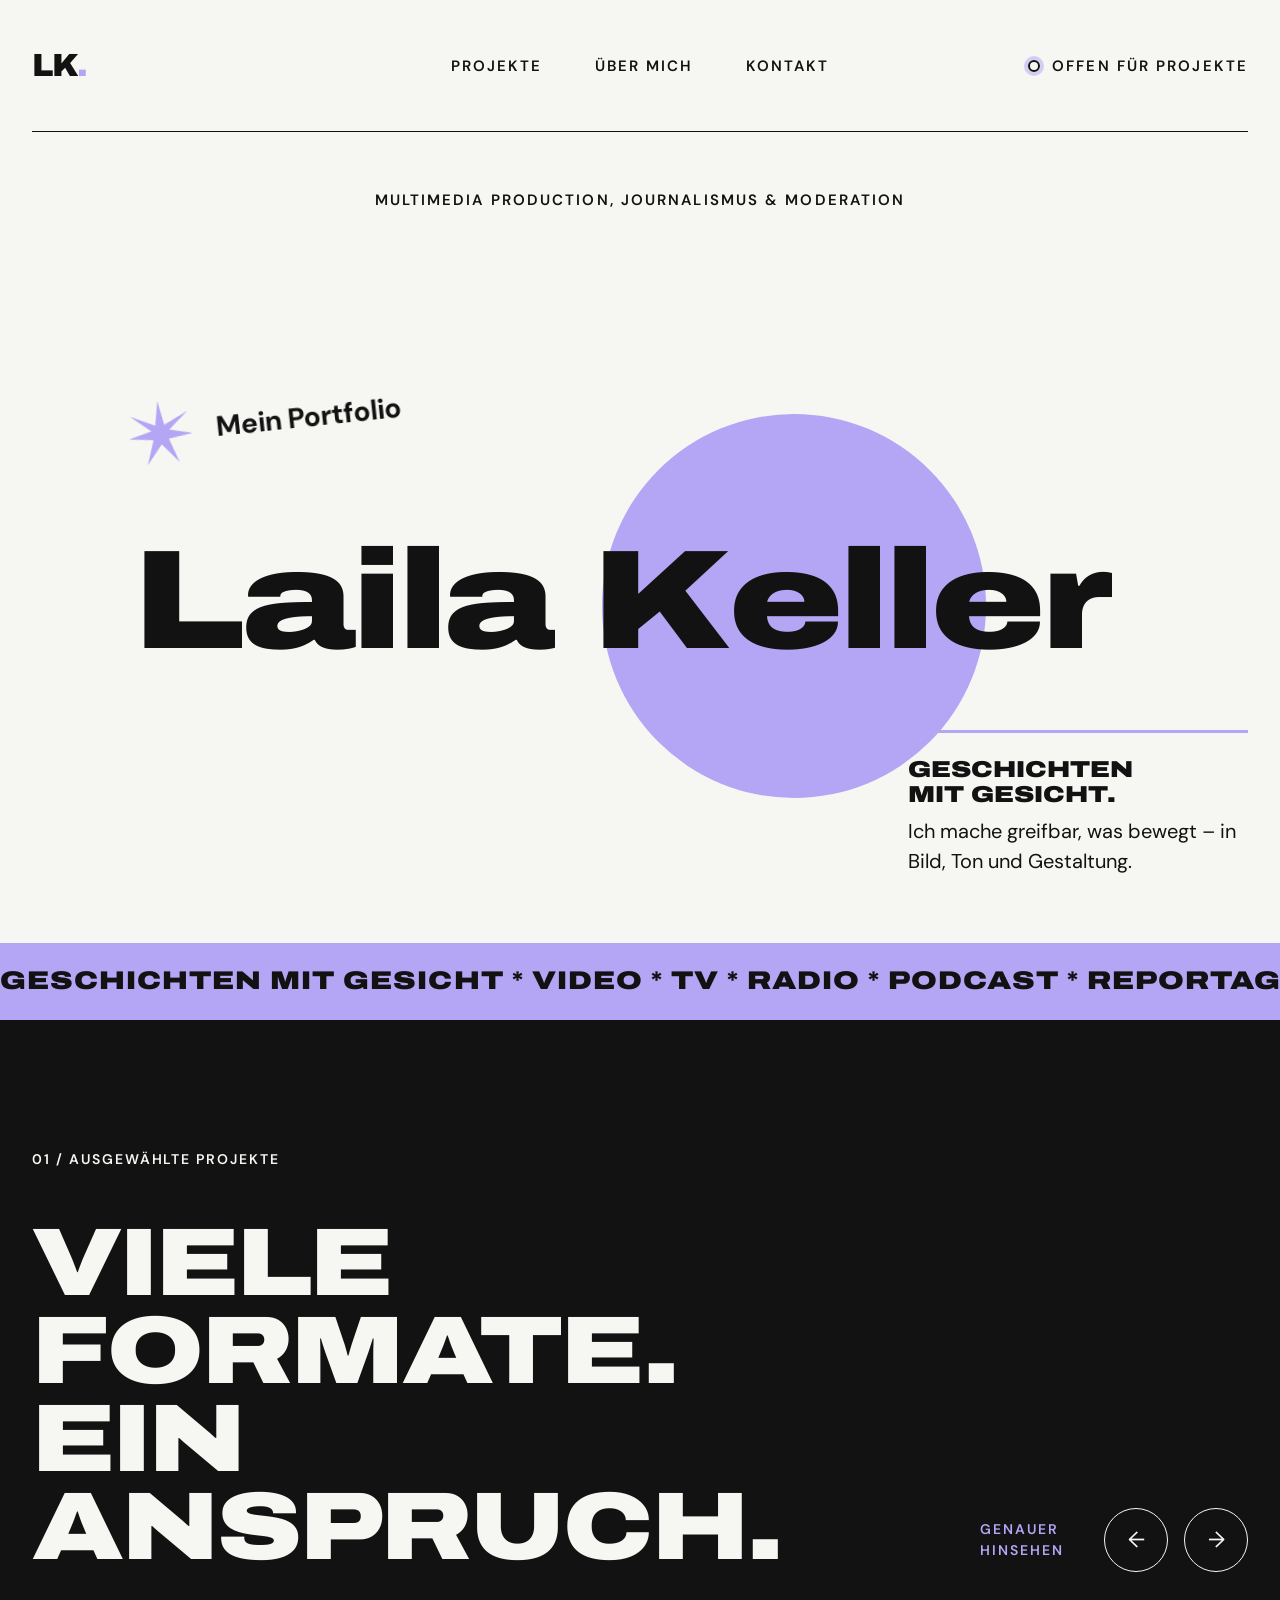
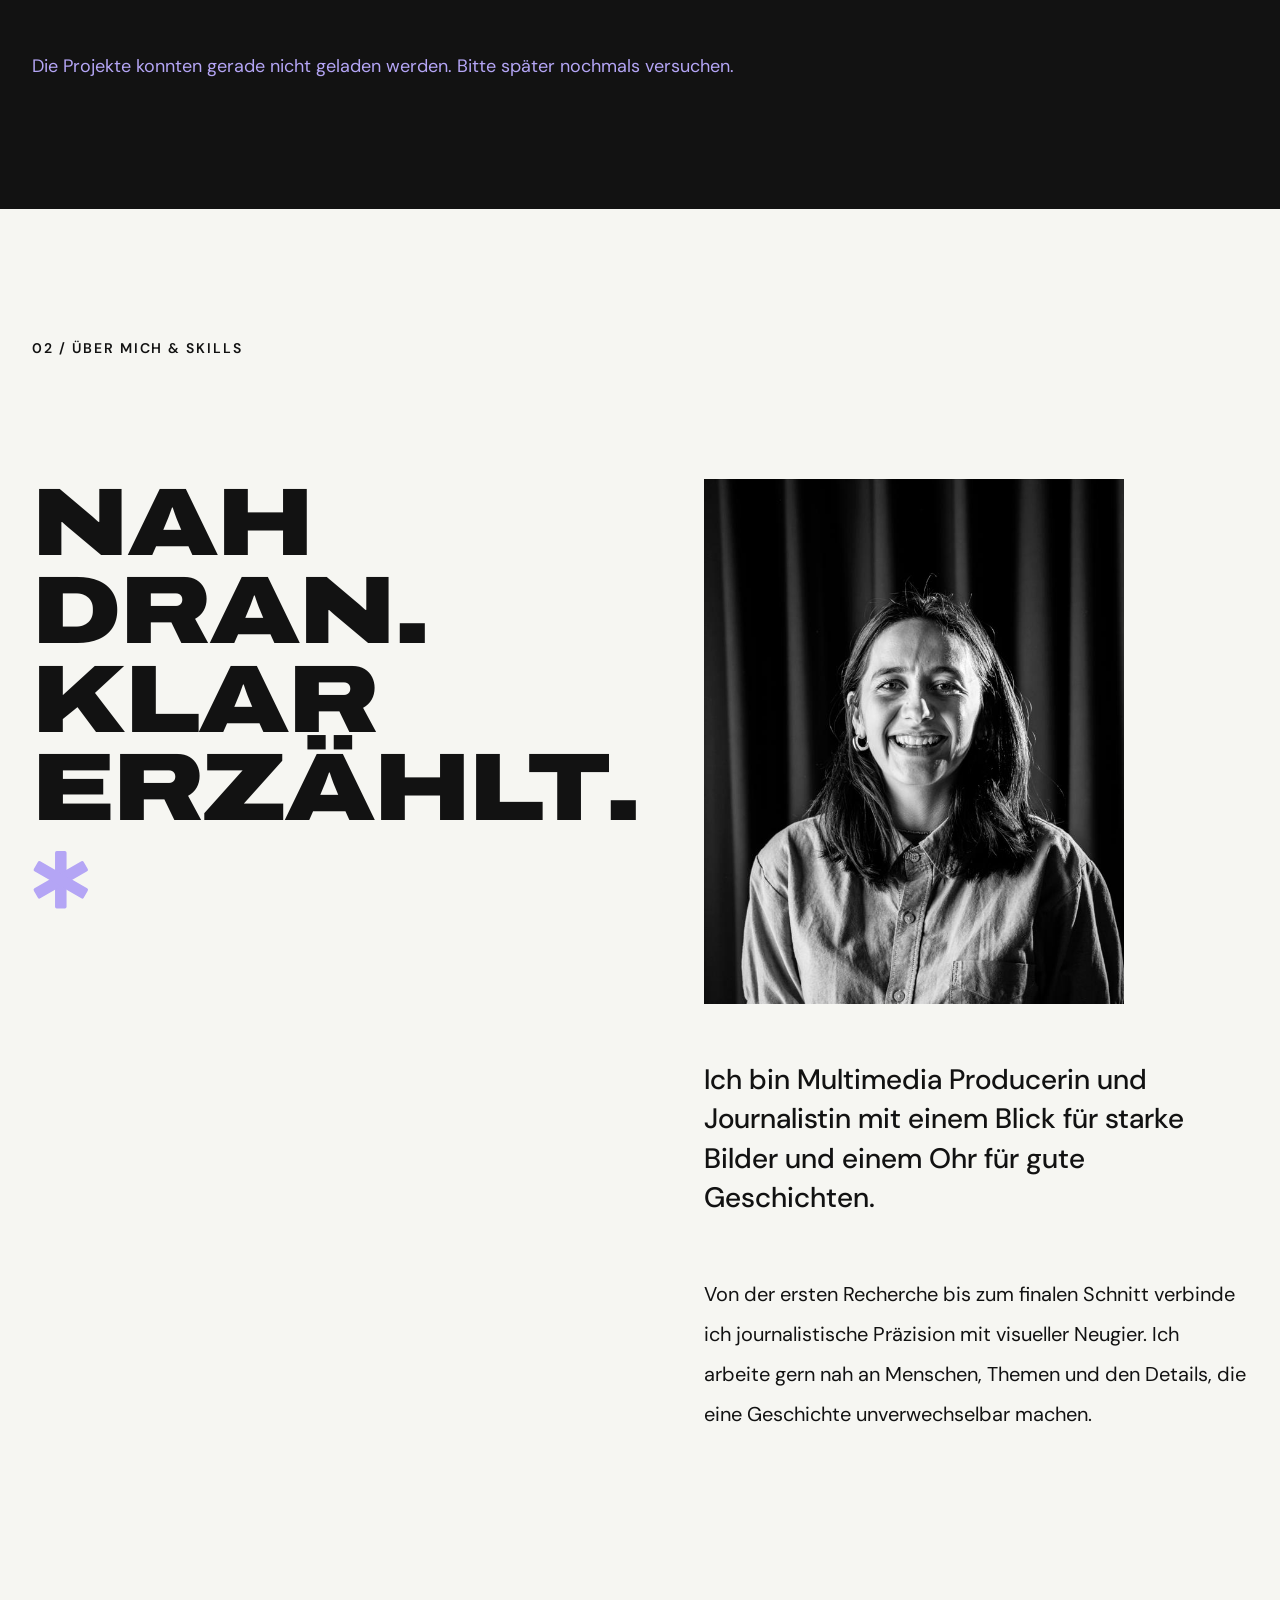
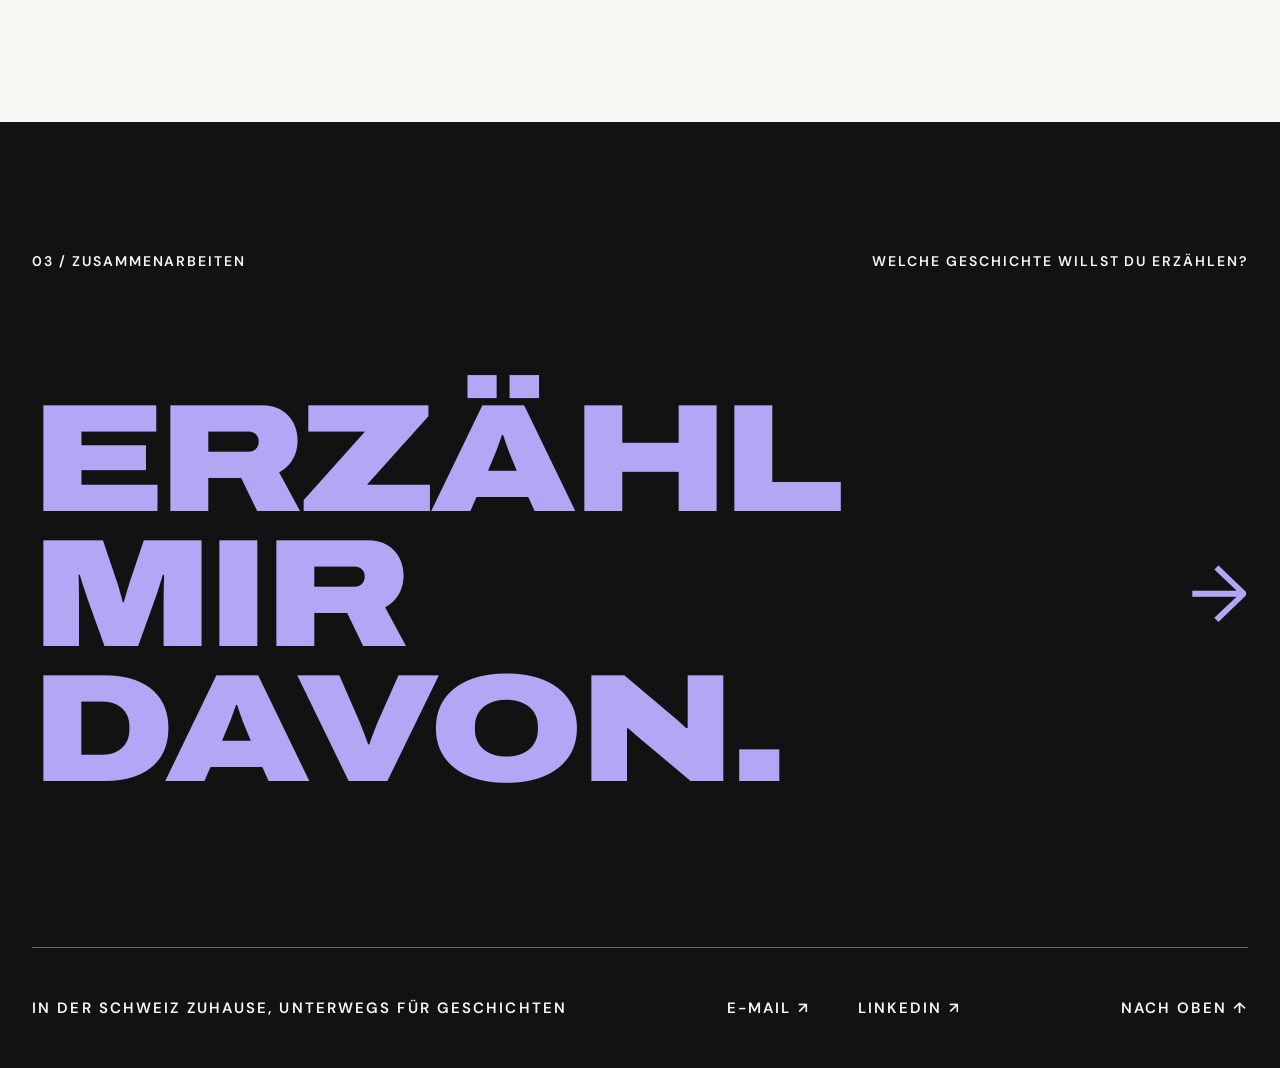
==== index.html @ 80e371e4 "Claim „Geschichten mit Gesicht“, Webseite auf Deutsch, Moderation ergänzt" ====
<!DOCTYPE html>
<html lang="de">
<head>
  <meta charset="UTF-8">
  <meta name="viewport" content="width=device-width, initial-scale=1.0">
  <title>Laila Keller – Geschichten mit Gesicht</title>
  <meta name="description" content="Geschichten mit Gesicht: Portfolio von Laila Keller, Multimedia Production, Journalismus &amp; Moderation. Reportage, TV, Radio, Podcast und Design.">

  <!-- Schriften von Google Fonts: Archivo (Headlines) und DM Sans (Fliesstext) -->
  <link rel="preconnect" href="https://fonts.googleapis.com">
  <link rel="preconnect" href="https://fonts.gstatic.com" crossorigin>
  <link href="https://fonts.googleapis.com/css2?family=Archivo:wdth,wght@62..125,100..900&family=DM+Sans:opsz,wght@9..40,400..700&display=swap" rel="stylesheet">

  <link rel="stylesheet" href="css/style.css">
</head>
<body>

  <!-- ===================== HEADER ===================== -->
  <header class="site-header">
    <div class="header-bar">
      <a href="#top" class="logo" aria-label="Zur Startseite">LK<span>.</span></a>

      <!-- Hamburger-Button: nur auf dem Handy sichtbar -->
      <button class="nav-toggle" aria-label="Menü öffnen" aria-expanded="false">
        <span></span><span></span>
      </button>

      <nav class="main-nav">
        <a href="#projekte">Projekte</a>
        <a href="#about">Über mich</a>
        <a href="#kontakt">Kontakt</a>
      </nav>

      <!-- Der Text kommt aus dem CMS (main.js lädt ihn). Bis dahin steht dieser Standardtext da. -->
      <p class="status"><span class="status-dot"></span><span class="status-text">Offen für Projekte</span></p>
    </div>
    <!-- Die zwei Teile bleiben je zusammen (white-space: nowrap). Ist zu wenig Platz,
         bricht die Zeile nach dem Komma um statt mitten in "Journalismus & Moderation". -->
    <p class="header-subline"><span class="nowrap">Multimedia Production,</span> <span class="nowrap">Journalismus &amp; Moderation</span></p>
  </header>

  <main id="top">

    <!-- ===================== HERO ===================== -->
    <section class="hero">
      <!-- Lila Kreis hinter dem Namen (nur Dekoration, darum aria-hidden) -->
      <div class="hero-circle" aria-hidden="true"></div>

      <div class="hero-label">
        <!-- Stern als SVG-Grafik -->
        <svg class="star" viewBox="0 0 100 100" aria-hidden="true">
          <polygon points="50,0 57,38 95,20 64,46 100,55 62,60 75,98 50,68 25,98 38,60 0,55 36,46 5,20 43,38" />
        </svg>
        <span>Mein Portfolio</span>
      </div>

      <h1 class="hero-name">Laila Keller</h1>

      <!-- Der Claim, der sich durch die ganze Seite zieht -->
      <p class="hero-claim">
        <strong class="hero-claim-title">Geschichten<br>mit Gesicht.</strong>
        Ich mache greifbar, was bewegt – in Bild, Ton und Gestaltung.
      </p>
    </section>

    <!-- ===================== LAUFBAND ===================== -->
    <!-- Der Text steht zweimal drin, damit das Band ohne Lücke endlos weiterläuft.
         Für Screenreader ausgeblendet, weil es nur Dekoration ist. -->
    <div class="ticker" aria-hidden="true">
      <div class="ticker-track">
        <span>Geschichten mit Gesicht * Video * TV * Radio * Podcast * Reportage * Moderation * Design *&nbsp;</span>
        <span>Geschichten mit Gesicht * Video * TV * Radio * Podcast * Reportage * Moderation * Design *&nbsp;</span>
      </div>
    </div>

    <!-- ===================== PROJEKTE ===================== -->
    <section class="work" id="projekte">
      <div class="work-head">
        <div>
          <p class="eyebrow">01 / Ausgewählte Projekte</p>
          <h2 class="headline">Viele Formate.<br>Ein Anspruch.</h2>
        </div>
        <div class="work-controls">
          <!-- Passt zum Claim: Die Bilder bekommen Farbe, wenn man genau hinschaut -->
          <p class="hint">Genauer<br>hinsehen</p>
          <button class="round-btn" data-dir="-1" aria-label="Vorheriges Projekt">&larr;</button>
          <button class="round-btn" data-dir="1" aria-label="Nächstes Projekt">&rarr;</button>
        </div>
      </div>

      <!-- Die Projektkarten kommen aus der Datenbank:
           main.js holt sie über api/projekte.php und füllt sie hier ein. -->
      <div class="work-track"></div>

      <!-- Vorlage für EINE Projektkarte.
           Ein <template> wird vom Browser nicht angezeigt. JavaScript kopiert es
           für jedes Projekt und setzt Titel, Bild usw. ein. -->
      <template id="karten-vorlage">
        <article class="card">
          <div class="card-top">
            <span class="card-kategorie"></span>
            <span class="card-rolle"></span>
          </div>
          <figure class="card-visual">
            <img src="" alt="" loading="lazy">
          </figure>
          <p class="card-client"></p>
          <div class="card-bottom">
            <h3></h3>
            <a href="" class="round-btn dark">&rarr;</a>
          </div>
        </article>
      </template>
    </section>

    <!-- ===================== ABOUT & SKILLS ===================== -->
    <section class="about" id="about">
      <p class="eyebrow">02 / Über mich &amp; Skills</p>

      <div class="about-grid">
        <h2 class="headline">
          Nah<br>dran.<br>Klar<br>erzählt.
          <svg class="asterisk" viewBox="0 0 100 100" aria-hidden="true">
            <rect x="40" y="0" width="20" height="100" rx="3" />
            <rect x="40" y="0" width="20" height="100" rx="3" transform="rotate(60 50 50)" />
            <rect x="40" y="0" width="20" height="100" rx="3" transform="rotate(-60 50 50)" />
          </svg>
        </h2>

        <div class="about-text">
          <!-- Achtung: Auf dem Server zählt Gross-/Kleinschreibung im Dateinamen -->
          <figure class="about-photo">
            <img src="images/portrait.jpg" alt="Porträt von Laila Keller" width="1280" height="853">
          </figure>
          <p class="lead">Ich bin Multimedia Producerin und Journalistin mit einem Blick für starke Bilder und einem Ohr für gute Geschichten.</p>
          <p>Von der ersten Recherche bis zum finalen Schnitt verbinde ich journalistische Präzision mit visueller Neugier. Ich arbeite gern nah an Menschen, Themen und den Details, die eine Geschichte unverwechselbar machen.</p>
        </div>
      </div>

      <!-- Die Skills kommen aus der Datenbank: startseite.js lädt sie über api/skills.php -->
      <ul class="skills" id="skills-liste"></ul>

      <!-- Vorlage für EINEN Skill (wird für jeden Skill kopiert und befüllt) -->
      <template id="skill-vorlage">
        <li><span class="skill-nr"></span><span class="skill-name"></span><span class="skill-tool"></span></li>
      </template>
    </section>

  </main>

  <!-- ===================== KONTAKT / FOOTER ===================== -->
  <footer class="contact" id="kontakt">
    <div class="contact-top">
      <p class="eyebrow">03 / Zusammenarbeiten</p>
      <p class="eyebrow">Welche Geschichte willst du erzählen?</p>
    </div>

    <a href="mailto:laila.keller@silverfish.ch" class="contact-cta">
      <span class="contact-title">Erzähl mir<br>davon.</span>
      <span class="contact-arrow" aria-hidden="true">&rarr;</span>
    </a>

    <div class="contact-bottom">
      <p>In der Schweiz zuhause, unterwegs für Geschichten</p>
      <div class="contact-links">
        <a href="mailto:laila.keller@silverfish.ch">E-Mail ↗</a>
        <a href="https://www.linkedin.com/in/laila-keller-3611502a5" target="_blank" rel="noopener">LinkedIn ↗</a>
      </div>
      <a href="#top">Nach oben ↑</a>
    </div>
  </footer>

  <script src="js/main.js"></script>
  <script src="js/startseite.js"></script>
</body>
</html>
---- css/style.css ----
/* =========================================================
   PORTFOLIO – Laila Keller
   Aufbau dieser Datei:
   1. Variablen (Farben, Schriften, Abstände)
   2. Grundeinstellungen
   3. Wiederverwendbare Elemente
   4. Header
   5. Hero
   6. Projekte
   7. About & Skills
   8. Kontakt / Footer
   9. Projekt-Detailseite (projekt.html)
   10. Mobile Anpassungen
   ========================================================= */


/* ---------- 1. VARIABLEN ----------
   Hier änderst du Farben und Schriften zentral für die ganze Seite. */
:root {
  --color-light: #f6f6f2;      /* heller Hintergrund */
  --color-card: #e8e8e4;       /* Hintergrund der Projektkarten */
  --color-dark: #121212;       /* dunkler Hintergrund und Text */
  --color-accent: #b4a5f5;     /* Lavendel */
  --color-line: #121212;

  --font-display: "Archivo", "Arial Black", sans-serif;
  --font-body: "DM Sans", Arial, sans-serif;

  --gutter: clamp(16px, 2.5vw, 48px);   /* Seitenrand links und rechts */
  --section-space: clamp(80px, 10vw, 180px);
}


/* ---------- 2. GRUNDEINSTELLUNGEN ---------- */
*,
*::before,
*::after {
  box-sizing: border-box;
  margin: 0;
  padding: 0;
}

html {
  scroll-behavior: smooth;
}

body {
  background: var(--color-light);
  color: var(--color-dark);
  font-family: var(--font-body);
  font-size: 18px;
  line-height: 1.6;
  -webkit-font-smoothing: antialiased;
}

a {
  color: inherit;
  text-decoration: none;
}

/* Wörter, die nicht auseinandergerissen werden sollen */
.nowrap {
  white-space: nowrap;
}

ul {
  list-style: none;
}

/* Elemente mit dem Attribut "hidden" sicher ausblenden,
   auch wenn sie in dieser Datei ein eigenes display haben */
[hidden] {
  display: none !important;
}

button {
  font: inherit;
  color: inherit;
  background: none;
  border: none;
  cursor: pointer;
}


/* ---------- 3. WIEDERVERWENDBARE ELEMENTE ---------- */

/* Kleine Überschrift über den Sektionen, z. B. "01 / SELECTED WORK" */
.eyebrow {
  font-size: 14px;
  font-weight: 600;
  letter-spacing: 0.14em;
  text-transform: uppercase;
}

/* Grosse, breite Headline */
.headline {
  font-family: var(--font-display);
  font-weight: 900;
  font-stretch: 125%;
  font-variation-settings: "wdth" 125;
  text-transform: uppercase;
  line-height: 0.92;
  letter-spacing: -0.02em;
  font-size: clamp(48px, 7.5vw, 140px);
}

/* Runder Pfeil-Button */
.round-btn {
  display: inline-grid;
  place-items: center;
  width: 64px;
  height: 64px;
  border: 1.5px solid currentColor;
  border-radius: 50%;
  font-size: 22px;
  flex-shrink: 0;
  transition: background 0.2s, color 0.2s;
}

.round-btn:hover {
  background: var(--color-accent);
  border-color: var(--color-accent);
  color: var(--color-dark);
}


/* ---------- 4. HEADER ---------- */
.site-header {
  padding: 0 var(--gutter);
  background: var(--color-light);
}

/* Drei Spalten: links und rechts gleich breit (1fr), die Mitte so breit wie nötig (auto).
   So steht die Navigation genau in der Mitte, egal wie breit Logo und Status sind. */
.header-bar {
  display: grid;
  grid-template-columns: 1fr auto 1fr;
  align-items: center;
  gap: 24px;
  padding: 40px 0;
  border-bottom: 1.5px solid var(--color-line);
}

.logo {
  font-family: var(--font-display);
  font-weight: 900;
  font-size: 32px;
  letter-spacing: -0.04em;
}

.logo span {
  color: var(--color-accent);
}

.main-nav {
  display: flex;
  gap: 52px;
}

.main-nav a,
.status,
.header-subline {
  font-size: 15px;
  font-weight: 600;
  letter-spacing: 0.14em;
  text-transform: uppercase;
}

.main-nav a:hover {
  color: var(--color-accent);
}

.status {
  display: flex;
  align-items: center;
  gap: 12px;
  justify-self: end;   /* in der rechten Spalte ganz nach rechts schieben */
}

/* Kleiner, pulsierender Punkt vor "Available for projects" */
.status-dot {
  width: 12px;
  height: 12px;
  border: 2px solid var(--color-dark);
  border-radius: 50%;
  box-shadow: 0 0 0 4px rgba(180, 165, 245, 0.5);
  animation: pulse 2s infinite;
}

@keyframes pulse {
  50% { box-shadow: 0 0 0 7px rgba(180, 165, 245, 0.15); }
}

.header-subline {
  text-align: center;
  padding: 56px 0;
}

/* Hamburger nur auf dem Handy (siehe Teil 9) */
.nav-toggle {
  display: none;
}


/* ---------- 5. HERO ---------- */
/* Der Hero kommt ohne Foto aus: nur Typografie auf hellem Grund.
   So entsteht ein klarer Wechsel zum dunklen Teil "Selected Work".
   Das Porträt ist kleiner im Teil "Über mich" eingebunden. */
.hero {
  position: relative;
  min-height: 75vh;
  display: flex;
  align-items: center;
  justify-content: center;
  padding: var(--gutter);
  overflow: hidden;
  background: var(--color-light);
}

/* --- Lila Kreis hinter dem Namen ---
   --size ist der Durchmesser. Mit left/top wird der Kreis so verschoben,
   dass seine Mitte bei 62 % der Breite und 50 % der Höhe liegt.
   Wie der Kreis aus dem Punkt hinter dem Namen entsteht, steht in main.js. */
.hero-circle {
  --size: clamp(220px, 30vw, 520px);
  position: absolute;
  width: var(--size);
  height: var(--size);
  left: calc(62% - var(--size) / 2);
  top: calc(50% - var(--size) / 2);
  border-radius: 50%;
  background: var(--color-accent);
  /* --mx und --my setzt main.js, wenn sich die Maus bewegt */
  translate: var(--mx, 0px) var(--my, 0px);
  transition: translate 0.8s ease-out;
}

/* Name, Stern und Claim liegen über dem Kreis */
.hero-name,
.hero-label,
.hero-claim {
  z-index: 1;
}

.hero-name {
  position: relative;
  font-family: var(--font-display);
  font-weight: 900;
  font-stretch: 125%;
  font-variation-settings: "wdth" 125;
  color: var(--color-dark);
  font-size: clamp(56px, 11vw, 220px);
  line-height: 1;
  letter-spacing: -0.02em;
  text-align: center;
  white-space: nowrap;
}

/* --- Animation des Namens ---
   JavaScript (main.js) verpackt jedes Wort und jeden Buchstaben in ein <span>.
   Das Wort ist wie ein Fenster (overflow: hidden): Die Buchstaben starten
   unterhalb davon und gleiten nacheinander nach oben ins Bild. */
.hero-name .word {
  display: inline-block;
  overflow: hidden;
  vertical-align: top;
  padding-bottom: 0.06em;   /* etwas Luft, damit nichts abgeschnitten wird */
}

.hero-name .letter {
  display: inline-block;
  transform: translateY(110%);   /* Start: unsichtbar unter dem Fenster */
  animation: rise 0.9s cubic-bezier(0.2, 0.8, 0.2, 1) forwards;
  /* --i ist die Nummer des Buchstabens (setzt main.js).
     Jeder Buchstabe startet 60 ms nach dem vorherigen. */
  animation-delay: calc(var(--i) * 60ms);
}

@keyframes rise {
  to { transform: translateY(0); }
}

/* Stern und Claim erscheinen, nachdem der Name fertig ist */
.hero-label,
.hero-claim {
  opacity: 0;
  animation: fade-up 0.8s ease-out forwards;
}

.hero-label { animation-delay: 0.9s; }
.hero-claim { animation-delay: 1.2s; }

@keyframes fade-up {
  from { opacity: 0; translate: 0 20px; }
  to   { opacity: 1; translate: 0 0; }
}

/* Lila Punkt hinter dem Namen, wie beim Logo "LK.".
   Kein Text-Punkt, sondern ein kleiner Kreis, damit main.js seine
   Grösse und Position genau messen kann.
   Er "ploppt" nach den Buchstaben auf: Die Kurve cubic-bezier mit
   1.6 schiesst kurz über die volle Grösse hinaus und federt zurück. */
.hero-name .dot {
  display: inline-block;
  width: 0.18em;
  height: 0.18em;
  margin-left: 0.06em;
  border-radius: 50%;
  background: var(--color-accent);
  scale: 0;
  animation: pop 0.5s cubic-bezier(0.3, 1.6, 0.5, 1) 1s forwards;
}

@keyframes pop {
  to { scale: 1; }
}

/* Wer im Betriebssystem "Bewegung reduzieren" eingestellt hat,
   bekommt alles sofort und ohne Animation zu sehen:
   den Kreis an seinem Platz, ohne Punkt. */
@media (prefers-reduced-motion: reduce) {
  .hero-name .letter,
  .hero-label,
  .hero-claim,
  .ticker-track {
    animation: none;
    transform: none;
    opacity: 1;
  }

  .hero-name .dot {
    display: none;
  }
}

.hero-label {
  position: absolute;
  top: 18%;
  left: 10%;
  display: flex;
  align-items: center;
  gap: 24px;
  color: var(--color-dark);
  font-weight: 700;
  font-size: clamp(20px, 2.2vw, 34px);
  rotate: -6deg;   /* eigene Eigenschaft, damit sie sich nicht mit der Animation beisst */
}

.star {
  width: clamp(48px, 5vw, 80px);
  fill: var(--color-accent);
  animation: spin 18s linear infinite;
}

@keyframes spin {
  to { transform: rotate(360deg); }
}

.hero-claim {
  position: absolute;
  right: var(--gutter);
  bottom: 10%;
  max-width: 340px;
  padding-top: 24px;
  border-top: 3px solid var(--color-accent);
  color: var(--color-dark);
  font-size: 20px;
  line-height: 1.5;
}


/* Der Claim "Geschichten mit Gesicht." in der breiten Headline-Schrift,
   darunter der erklärende Satz in normaler Schrift */
.hero-claim-title {
  display: block;
  margin-bottom: 8px;
  font-family: var(--font-display);
  font-weight: 900;
  font-stretch: 125%;
  font-variation-settings: "wdth" 125;
  text-transform: uppercase;
  font-size: clamp(20px, 1.8vw, 28px);
  line-height: 1.1;
}

/* --- Laufband zwischen Hero und Projekten ---
   Der Text steht zweimal hintereinander. Die Animation schiebt die Reihe
   um genau die Hälfte nach links. Dann steht der zweite Text dort, wo der
   erste begonnen hat, und die Animation beginnt unbemerkt von vorn. */
.ticker {
  overflow: hidden;
  background: var(--color-accent);
  color: var(--color-dark);
  padding: 18px 0;
}

.ticker-track {
  display: flex;
  width: max-content;   /* so breit wie der ganze Text, nicht wie der Bildschirm */
  animation: ticker 30s linear infinite;
}

.ticker span {
  font-family: var(--font-display);
  font-weight: 900;
  font-stretch: 125%;
  font-variation-settings: "wdth" 125;
  text-transform: uppercase;
  font-size: clamp(18px, 2vw, 28px);
  letter-spacing: 0.04em;
  white-space: nowrap;
}

@keyframes ticker {
  to { transform: translateX(-50%); }
}


/* ---------- 6. PROJEKTE ---------- */
.work {
  background: var(--color-dark);
  color: var(--color-light);
  padding: var(--section-space) 0;
}

.work-head {
  display: flex;
  align-items: flex-end;
  justify-content: space-between;
  gap: 32px;
  padding: 0 var(--gutter);
  margin-bottom: 80px;
}

.work-head .eyebrow {
  margin-bottom: 48px;
}

.work-controls {
  display: flex;
  align-items: center;
  gap: 16px;
}

.hint {
  color: var(--color-accent);
  font-size: 14px;
  font-weight: 600;
  letter-spacing: 0.14em;
  text-transform: uppercase;
  line-height: 1.5;
  margin-right: 24px;
}

/* Horizontale Reihe mit Karten, die man seitlich scrollt */
.work-track {
  display: flex;
  gap: 32px;
  padding: 0 var(--gutter);
  overflow-x: auto;
  scroll-snap-type: x mandatory;
  scroll-padding: 0 var(--gutter);
  scrollbar-width: none;              /* Scrollbalken verstecken (Firefox) */
}

.work-track::-webkit-scrollbar {
  display: none;                      /* Scrollbalken verstecken (Chrome, Safari) */
}

.card {
  flex: 0 0 min(64vw, 1080px);
  display: flex;
  flex-direction: column;
  padding: 40px;
  background: var(--color-card);
  color: var(--color-dark);
  scroll-snap-align: start;
  min-width: 0;   /* Karte wird nie breiter als vorgesehen, auch bei langen Wörtern */
}

.card-top {
  display: flex;
  justify-content: space-between;
  padding-bottom: 24px;
  border-bottom: 1.5px solid var(--color-line);
  font-size: 14px;
  font-weight: 600;
  letter-spacing: 0.12em;
  text-transform: uppercase;
}

/* Vorschaubild des Projekts.
   Alle Bilder bekommen dasselbe Format (3:2), auch wenn die Originale
   unterschiedlich sind. object-fit: cover schneidet den Rest ab. */
.card-visual {
  aspect-ratio: 3 / 2;
  margin: 40px 0;
  overflow: hidden;
  background: var(--color-dark);
}

.card-visual img {
  display: block;
  width: 100%;
  height: 100%;
  object-fit: cover;
  filter: grayscale(1);
  transition: filter 0.4s, transform 0.6s;
}

/* Hinweis, falls die Projekte nicht aus der Datenbank geladen werden konnten */
.work-error {
  color: var(--color-accent);
  font-size: 18px;
}

/* "Hover to reveal color": beim Darüberfahren wird das Bild farbig
   und zoomt ganz leicht heran */
.card:hover .card-visual img {
  filter: grayscale(0);
  transform: scale(1.03);
}

.card-client {
  font-size: 18px;
  margin-bottom: 8px;
}

.card-bottom {
  display: flex;
  align-items: flex-end;
  justify-content: space-between;
  gap: 24px;
}

.card h3 {
  min-width: 0;              /* darf schmaler werden als das längste Wort */
  hyphens: auto;             /* lange Wörter bei Bedarf mit Bindestrich trennen */
  overflow-wrap: break-word; /* Notlösung, falls keine Trennung möglich ist */
  font-family: var(--font-display);
  font-weight: 900;
  font-stretch: 125%;
  font-variation-settings: "wdth" 125;
  text-transform: uppercase;
  font-size: clamp(32px, 4vw, 68px);
  line-height: 0.95;
}

.round-btn.dark {
  width: 84px;
  height: 84px;
}


/* ---------- 7. ABOUT & SKILLS ---------- */
.about {
  padding: var(--section-space) var(--gutter);
}

.about-grid {
  display: grid;
  grid-template-columns: 1fr 1fr;
  gap: 64px;
  margin: 120px 0 160px;
}

.about .headline {
  align-self: start;
}

/* Sternchen unter der Headline (rechts daneben wäre es ins Porträt geragt) */
.asterisk {
  display: block;
  margin-top: 0.2em;
  width: 0.6em;
  fill: var(--color-accent);
}

/* Porträt: wie die Projektbilder schwarz-weiss, beim Darüberfahren farbig */
.about-photo {
  max-width: 420px;
  aspect-ratio: 4 / 5;          /* Hochformat, passt besser zu einem Porträt */
  margin-bottom: 56px;
  overflow: hidden;
  background: var(--color-card);
}

.about-photo img {
  display: block;
  width: 100%;
  height: 100%;
  object-fit: cover;            /* Bild füllt den Rahmen, ohne verzerrt zu werden */
  object-position: center 30%;  /* Ausschnitt etwas nach oben, aufs Gesicht */
  filter: grayscale(1);
  transition: filter 0.4s;
}

.about-photo:hover img {
  filter: grayscale(0);
}

.about-text .lead {
  font-size: clamp(22px, 2.2vw, 34px);
  font-weight: 500;
  line-height: 1.4;
  margin-bottom: 56px;
}

.about-text p:not(.lead) {
  font-size: 20px;
  line-height: 2;
}

.skills {
  border-top: 2px solid var(--color-line);
}

.skills li {
  display: grid;
  grid-template-columns: 120px 1fr auto;
  align-items: center;
  padding: 36px 0;
  border-bottom: 1.5px solid var(--color-line);
  transition: padding 0.3s;
}

.skills li:hover {
  padding-left: 16px;
}

.skills li:hover .skill-name {
  color: var(--color-accent);
}

.skill-nr {
  font-size: 15px;
  font-weight: 600;
}

.skill-name {
  font-family: var(--font-display);
  font-weight: 900;
  font-stretch: 125%;
  font-variation-settings: "wdth" 125;
  text-transform: uppercase;
  font-size: clamp(28px, 3.6vw, 60px);
  line-height: 1;
  transition: color 0.3s;
}

.skill-tool {
  font-weight: 600;
  font-size: 18px;
}


/* ---------- 8. KONTAKT / FOOTER ---------- */
.contact {
  background: var(--color-dark);
  color: var(--color-light);
  padding: var(--section-space) var(--gutter) 48px;
}

.contact-top {
  display: flex;
  justify-content: space-between;
  gap: 24px;
}

.contact-cta {
  display: flex;
  align-items: center;
  justify-content: space-between;
  gap: 24px;
  margin: 120px 0 150px;
  color: var(--color-accent);
}

.contact-title {
  font-family: var(--font-display);
  font-weight: 900;
  font-stretch: 125%;
  font-variation-settings: "wdth" 125;
  text-transform: uppercase;
  font-size: clamp(64px, 12vw, 220px);
  line-height: 0.88;
  letter-spacing: -0.03em;
}

.contact-arrow {
  font-size: clamp(48px, 6vw, 110px);
  transition: transform 0.3s;
}

.contact-cta:hover .contact-arrow {
  transform: translateX(16px);
}

.contact-bottom {
  display: flex;
  justify-content: space-between;
  align-items: center;
  flex-wrap: wrap;
  gap: 24px;
  padding-top: 48px;
  border-top: 1px solid rgba(246, 246, 242, 0.4);
  font-size: 15px;
  font-weight: 600;
  letter-spacing: 0.14em;
  text-transform: uppercase;
}

.contact-links {
  display: flex;
  gap: 48px;
}

.contact-bottom a:hover {
  color: var(--color-accent);
}


/* ---------- 9. PROJEKT-DETAILSEITE (projekt.html) ---------- */
.project-head {
  padding: 64px var(--gutter) 80px;
}

/* Kleiner Link "← Alle Projekte" */
.project-back {
  display: inline-block;
  margin-bottom: 56px;
  font-size: 14px;
  font-weight: 600;
  letter-spacing: 0.14em;
  text-transform: uppercase;
  transition: color 0.2s;
}

.project-back:hover {
  color: var(--color-accent);
}

.project-head .eyebrow {
  margin-bottom: 24px;
}

/* Lange Titel umbrechen statt aus dem Bildschirm ragen (siehe auch .card h3) */
.project-head .headline {
  hyphens: auto;
  overflow-wrap: break-word;
}

/* Rolle und Rahmen nebeneinander, mit Linie darüber */
.project-facts {
  display: grid;
  grid-template-columns: 1fr 1fr;
  gap: 32px;
  margin-top: 64px;
  padding-top: 24px;
  border-top: 1.5px solid var(--color-line);
}

.project-facts dt {
  font-size: 14px;
  font-weight: 600;
  letter-spacing: 0.14em;
  text-transform: uppercase;
  margin-bottom: 8px;
}

.project-facts dd {
  font-size: 20px;
}

/* Grosses Bild oder Video */
.project-media {
  margin: 0 var(--gutter);
}

/* Bild in seinem echten Format (hoch oder quer), nichts wird abgeschnitten:
   - höchstens so breit wie die Seite (max-width: 100%)
   - höchstens 85 % der Bildschirmhöhe, damit ein Hochformat nicht riesig wird
   - width und height auf auto: der Browser rechnet die andere Seite passend aus */
.project-media img {
  display: block;
  width: auto;
  height: auto;
  max-width: 100%;
  max-height: 85vh;
}

/* Video-Player im Format 16:9, dunkler Hintergrund während er lädt */
.project-media.is-video {
  aspect-ratio: 16 / 9;
  background: var(--color-dark);
}

.project-media iframe {
  display: block;
  width: 100%;
  height: 100%;
  border: 0;
}

.project-text {
  max-width: 900px;
  padding: 96px var(--gutter);
}

.project-text .lead {
  font-size: clamp(22px, 2.2vw, 32px);
  font-weight: 500;
  line-height: 1.5;
}

/* Runder Rahmen-Button für den externen Link */
.project-link {
  display: inline-block;
  margin-top: 48px;
  padding: 16px 32px;
  border: 1.5px solid var(--color-dark);
  border-radius: 999px;
  font-size: 15px;
  font-weight: 600;
  letter-spacing: 0.14em;
  text-transform: uppercase;
  transition: background 0.2s, border-color 0.2s;
}

.project-link:hover {
  background: var(--color-accent);
  border-color: var(--color-accent);
}

/* Weitere Bilder: zwei Spalten, wie die Projektkarten schwarz-weiss */
.project-gallery {
  padding: 0 var(--gutter) var(--section-space);
}

.project-gallery .eyebrow {
  padding-top: 24px;
  margin-bottom: 40px;
  border-top: 1.5px solid var(--color-line);
}

/* Galerie wie ein Kontaktabzug: Alle Bilder einer Reihe sind gleich hoch,
   Querformate werden breit, Hochformate schmal. So wirken Hoch- und
   Querformate nicht durcheinander.

   So funktioniert es:
   - flex-wrap: Die Bilder stehen nebeneinander und brechen in neue Reihen um.
   - flex-basis: Jedes Bild startet mit der Breite, die es bei --zeile Höhe hätte
     (Seitenverhältnis × Höhe). --verhaeltnis setzt projekt.js, sobald das Bild geladen ist.
   - Am Desktop bleibt übriger Platz am Ende der Reihe frei, damit alle Bilder
     in allen Projekten gleich gross sind. Auf dem Handy gelten feste Breiten
     (siehe Mobile Anpassungen). */
.gallery-grid {
  --zeile: 400px;
  display: flex;
  flex-wrap: wrap;
  gap: 16px;
}

/* Unsichtbarer Platzhalter am Ende: verhindert, dass ein einzelnes Bild
   in der letzten Reihe riesig auf die ganze Breite gezogen wird */
.gallery-grid::after {
  content: "";
  flex-grow: 999999;
  order: 999999;   /* immer ganz am Schluss, auch wenn die Bilder mit "order" sortiert sind */
}

/* Am Desktop wird nichts gestreckt (flex-grow: 0): Jedes Bild ist genau
   so hoch wie --zeile, in allen Projekten gleich gross. Würde man die Reihen
   auf die volle Breite strecken, wären die Bilder je nach Anzahl pro Reihe
   unterschiedlich gross. max-width: 100% fängt sehr breite Bilder ab. */
.gallery-grid figure {
  --verhaeltnis: 1.5;   /* Annahme, bis das Bild geladen ist */
  flex-grow: 0;
  flex-basis: calc(var(--verhaeltnis) * var(--zeile));
  max-width: 100%;
}

.gallery-grid img,
.gallery-grid video {
  display: block;
  width: 100%;
  height: auto;
  aspect-ratio: var(--verhaeltnis);
  object-fit: cover;   /* schneidet nichts ab, weil das Verhältnis genau stimmt */
  background: var(--color-card);
}

/* Hochformate und Videos bekommen höhere Reihen als Querformate.
   So haben hohe und breite Bilder ungefähr dieselbe Fläche, und ein
   Hochformat wirkt nicht viel kleiner als ein Querformat. */
.gallery-portrait,
.gallery-videos {
  --zeile: 480px;
}

/* Abstand zwischen den Bereichen, gleich wie zwischen den Bildern.
   Nur wenn weiter oben schon ein Bereich mit Inhalt steht (~ = irgendwo davor). */
.gallery-grid:not(:empty) ~ .gallery-grid:not(:empty) {
  margin-top: 16px;
}

/* Leerer Bereich (Projekt ohne Videos oder ohne Bilder) nimmt keinen Platz weg */
.gallery-grid:empty {
  display: none;
}

/* Knopf um jedes Bild: sieht nicht aus wie ein Knopf, zeigt aber eine Lupe als Mauszeiger */
.gallery-open {
  display: block;
  width: 100%;
  padding: 0;
  cursor: zoom-in;
}

/* Sichtbarer Rahmen, wenn man mit der Tastatur (Tab) auf ein Bild springt */
.gallery-open:focus-visible {
  outline: 3px solid var(--color-accent);
  outline-offset: 3px;
}

/* Bilder schwarz-weiss, beim Darüberfahren farbig (Videos bleiben farbig) */
.gallery-grid img {
  filter: grayscale(1);
  transition: filter 0.4s;
}

.gallery-grid figure:hover img,
.gallery-open:focus-visible img {
  filter: grayscale(0);
}

.gallery-grid figcaption {
  margin-top: 12px;
  font-size: 15px;
}


/* ---------- Bild vergrössert (Lightbox) ---------- */
/* Der <dialog> füllt den ganzen Bildschirm, ist selbst aber durchsichtig.
   Der dunkle Hintergrund ist ::backdrop, eine Ebene, die der Browser
   automatisch hinter jeden geöffneten Dialog legt. */
.lightbox {
  width: 100vw;
  height: 100vh;
  max-width: none;
  max-height: none;
  margin: 0;
  padding: 24px;
  border: 0;
  background: transparent;
  color: var(--color-light);
}

/* Nur wenn offen: Raster mit Pfeil | Bild | Pfeil */
.lightbox[open] {
  display: grid;
  grid-template-columns: auto 1fr auto;
  align-items: center;
  gap: 16px;
}

.lightbox::backdrop {
  background: rgba(18, 18, 18, 0.94);
}

.lightbox-figure {
  display: flex;
  flex-direction: column;
  align-items: center;
  gap: 16px;
  min-width: 0;
}

/* Grösstmöglich, aber nie grösser als der Bildschirm. Hier in Farbe. */
.lightbox-figure img,
.lightbox-figure video {
  display: block;
  max-width: 100%;
  max-height: calc(100vh - 140px);
  width: auto;
  height: auto;
}

.lightbox-figure figcaption {
  font-size: 16px;
  text-align: center;
}

/* Runde Knöpfe wie die Pfeile im Karussell, hell auf dunkel */
.lightbox-nav,
.lightbox-close {
  display: grid;
  place-items: center;
  width: 56px;
  height: 56px;
  border: 1.5px solid var(--color-light);
  border-radius: 50%;
  color: var(--color-light);
  font-size: 22px;
  transition: background 0.2s, border-color 0.2s, color 0.2s;
}

.lightbox-nav:hover,
.lightbox-close:hover,
.lightbox-nav:focus-visible,
.lightbox-close:focus-visible {
  background: var(--color-accent);
  border-color: var(--color-accent);
  color: var(--color-dark);
}

.lightbox-close {
  position: fixed;
  top: 24px;
  right: 24px;
  font-size: 30px;
  z-index: 1;
}


/* ---------- 10. MOBILE ANPASSUNGEN ----------
   Alles hier drin gilt nur für Bildschirme bis 900px Breite. */
@media (max-width: 900px) {

  body {
    font-size: 16px;
  }

  /* Grosse Überschriften an die Bildschirmbreite koppeln (vw = % der Breite).
     Mit dem bisherigen Minimum von 48px war z. B. "ANSPRUCH." breiter als ein Handy. */
  .headline {
    font-size: 10.5vw;
  }

  /* "ERZÄHL MIR" und der Pfeil müssen nebeneinander Platz haben */
  .contact-title {
    font-size: 13vw;
  }

  /* Lange Skill-Namen wie "Redaktionelles Texten" dürfen umbrechen */
  .skill-name {
    min-width: 0;
    hyphens: auto;
    overflow-wrap: break-word;
  }

  /* Auf dem Handy zurück zu Flexbox: Logo links, Hamburger rechts,
     das aufgeklappte Menü darunter */
  .header-bar {
    display: flex;
    justify-content: space-between;
    padding: 24px 0;
    flex-wrap: wrap;
  }

  /* Hamburger anzeigen */
  .nav-toggle {
    display: grid;
    gap: 6px;
    order: 2;
    padding: 8px;
  }

  .nav-toggle span {
    display: block;
    width: 28px;
    height: 2px;
    background: var(--color-dark);
    transition: transform 0.3s;
  }

  .nav-toggle[aria-expanded="true"] span:first-child {
    transform: translateY(4px) rotate(45deg);
  }

  .nav-toggle[aria-expanded="true"] span:last-child {
    transform: translateY(-4px) rotate(-45deg);
  }

  /* Navigation ist zugeklappt, bis man auf den Hamburger tippt */
  .main-nav {
    order: 3;
    width: 100%;
    flex-direction: column;
    gap: 20px;
    display: none;
    padding-top: 16px;
  }

  .main-nav.open {
    display: flex;
  }

  .status {
    display: none;
  }

  .header-subline {
    padding: 28px 0;
    font-size: 12px;
  }

  .hero {
    min-height: 70vh;
  }

  /* Auf dem Handy steht der Name zweizeilig in der Mitte,
     darum den Kreis ebenfalls mittig setzen */
  .hero-circle {
    --size: 260px;
    left: calc(55% - var(--size) / 2);
  }

  .hero-name {
    white-space: normal;
    line-height: 0.95;
  }

  .hero-label {
    top: 12%;
    left: var(--gutter);
  }

  .hero-claim {
    font-size: 16px;
    left: var(--gutter);
    right: auto;
  }

  .work-head {
    flex-direction: column;
    align-items: flex-start;
    margin-bottom: 48px;
  }

  .hint {
    display: none;
  }

  .card {
    flex-basis: 85vw;
    padding: 24px;
  }

  /* Kategorie und Rolle untereinander statt nebeneinander */
  .card-top {
    flex-direction: column;
    gap: 4px;
    font-size: 12px;
  }

  /* Lange Titel wie "Nulltoleranz" dürfen mit Bindestrich umbrechen,
     sonst wird die ganze Karte breiter als die anderen */
  .card h3 {
    font-size: 26px;
    hyphens: auto;
    overflow-wrap: break-word;
    min-width: 0;
  }

  .card-visual {
    margin: 24px 0;
  }

  .round-btn.dark {
    width: 56px;
    height: 56px;
  }

  .about-grid {
    grid-template-columns: 1fr;
    margin: 56px 0 80px;
  }

  .about-text p:not(.lead) {
    font-size: 17px;
    line-height: 1.8;
  }

  .skills li {
    grid-template-columns: 40px 1fr;
    padding: 24px 0;
  }

  .skill-tool {
    grid-column: 2;
    font-size: 15px;
    margin-top: 6px;
  }

  .contact-top {
    flex-direction: column;
  }

  .contact-cta {
    margin: 64px 0 80px;
  }

  .contact-bottom {
    flex-direction: column;
    align-items: flex-start;
  }

  /* Detailseite: alles untereinander */
  .project-head {
    padding: 40px var(--gutter) 56px;
  }

  .project-back {
    margin-bottom: 32px;
  }

  /* Lange Titel wie "Nulltoleranz" mit Bindestrich umbrechen */
  .project-head .headline {
    font-size: 11vw;
    hyphens: auto;
    overflow-wrap: break-word;
  }

  .project-facts {
    grid-template-columns: 1fr;
  }

  /* Lightbox auf dem Handy: Bild oben über die ganze Breite, Pfeile darunter */
  .lightbox {
    padding: 80px 16px 24px;
  }

  .lightbox[open] {
    grid-template-columns: 1fr 1fr;
    grid-template-rows: 1fr auto;
    justify-items: center;
  }

  .lightbox-figure {
    grid-column: 1 / -1;
    grid-row: 1;
  }

  .lightbox-figure img,
  .lightbox-figure video {
    max-height: calc(100vh - 220px);
  }

  .lightbox-close {
    top: 16px;
    right: 16px;
  }

  /* Auf dem Handy niedrigere Reihen, damit zwei Bilder nebeneinander passen */
  .gallery-grid {
    --zeile: 200px;
    gap: 8px;
  }

  .gallery-portrait,
  .gallery-videos {
    --zeile: 280px;
  }

  /* Auf dem Handy feste, einfache Regeln, damit alles gleich gross ist:
     Querformate eines pro Reihe über die volle Breite,
     Hochformate und Videos immer zwei nebeneinander. */
  .gallery-landscape figure {
    flex: 0 0 100%;
  }

  .gallery-portrait figure,
  .gallery-videos figure {
    flex: 0 0 calc(50% - 4px);   /* halbe Breite minus halber Abstand (gap 8px) */
  }

  .gallery-grid:not(:empty) ~ .gallery-grid:not(:empty) {
    margin-top: 8px;
  }

  .project-text {
    padding: 56px var(--gutter);
  }
}
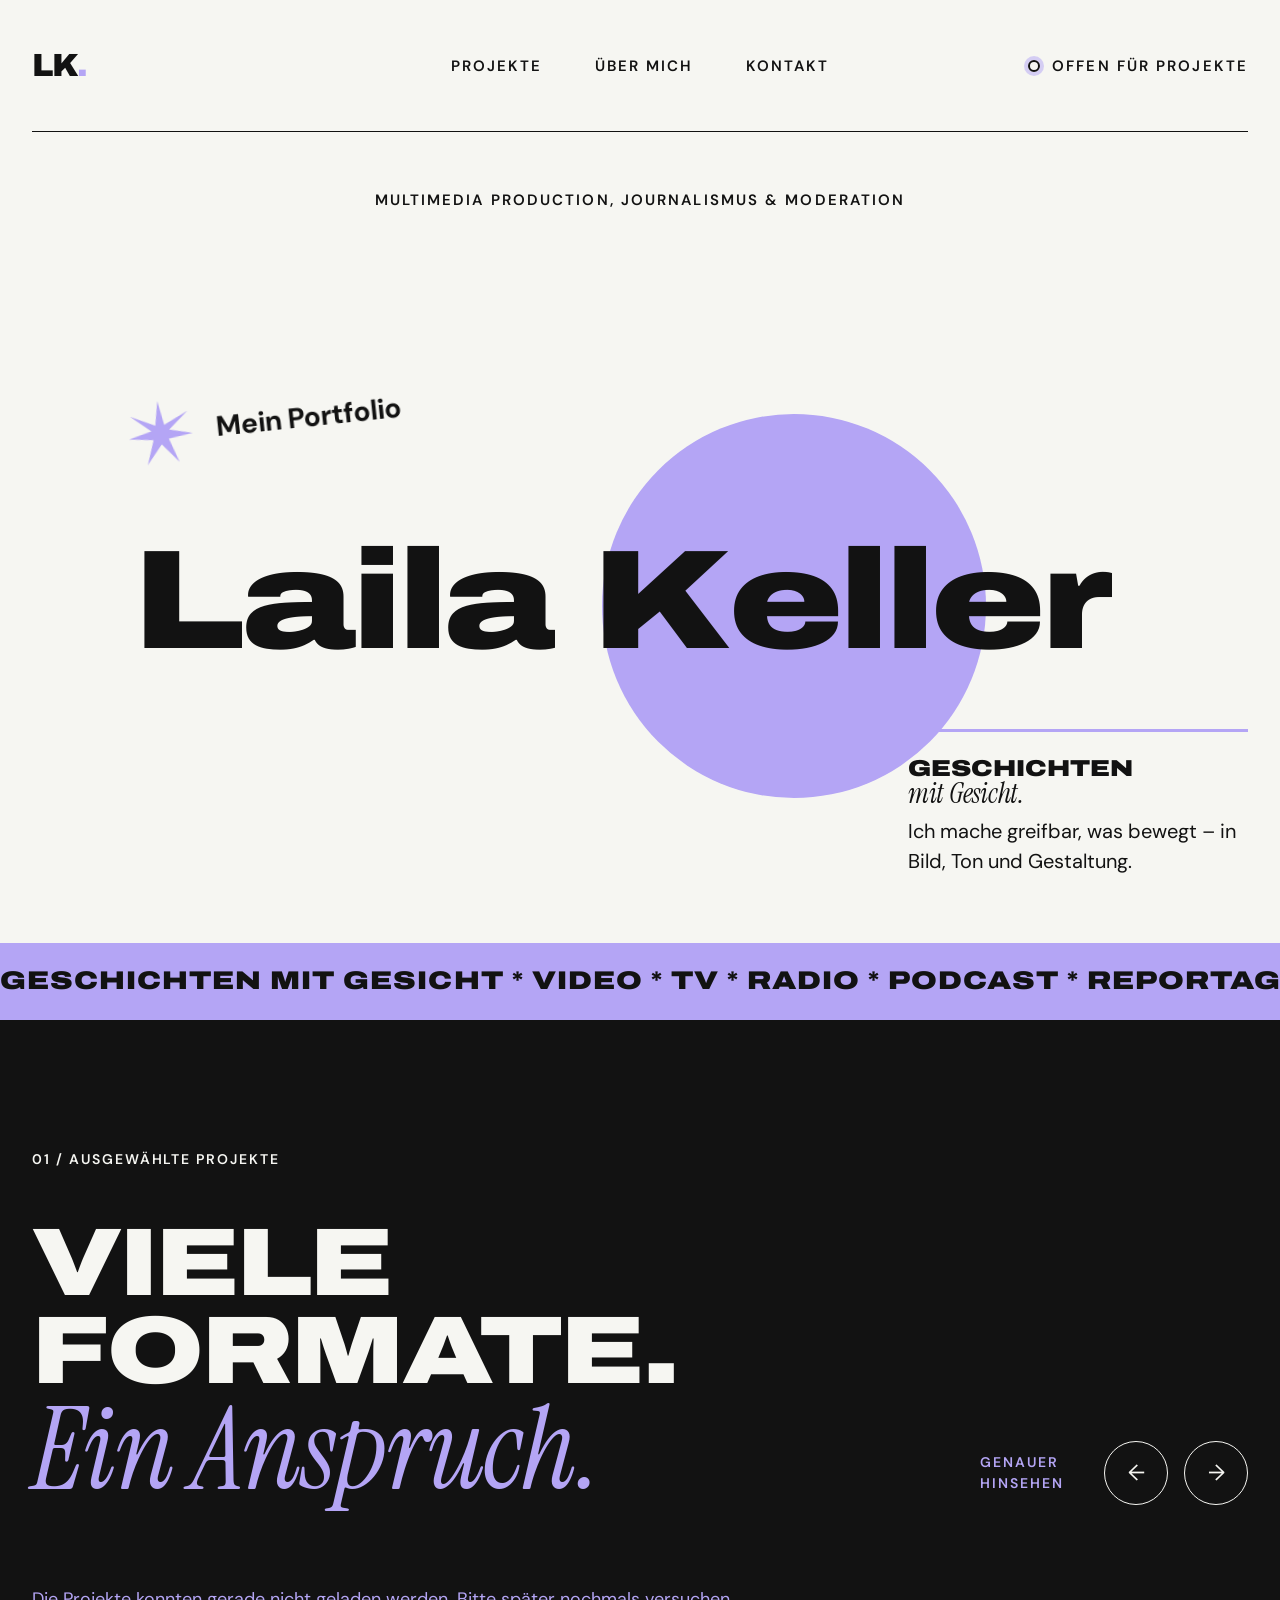
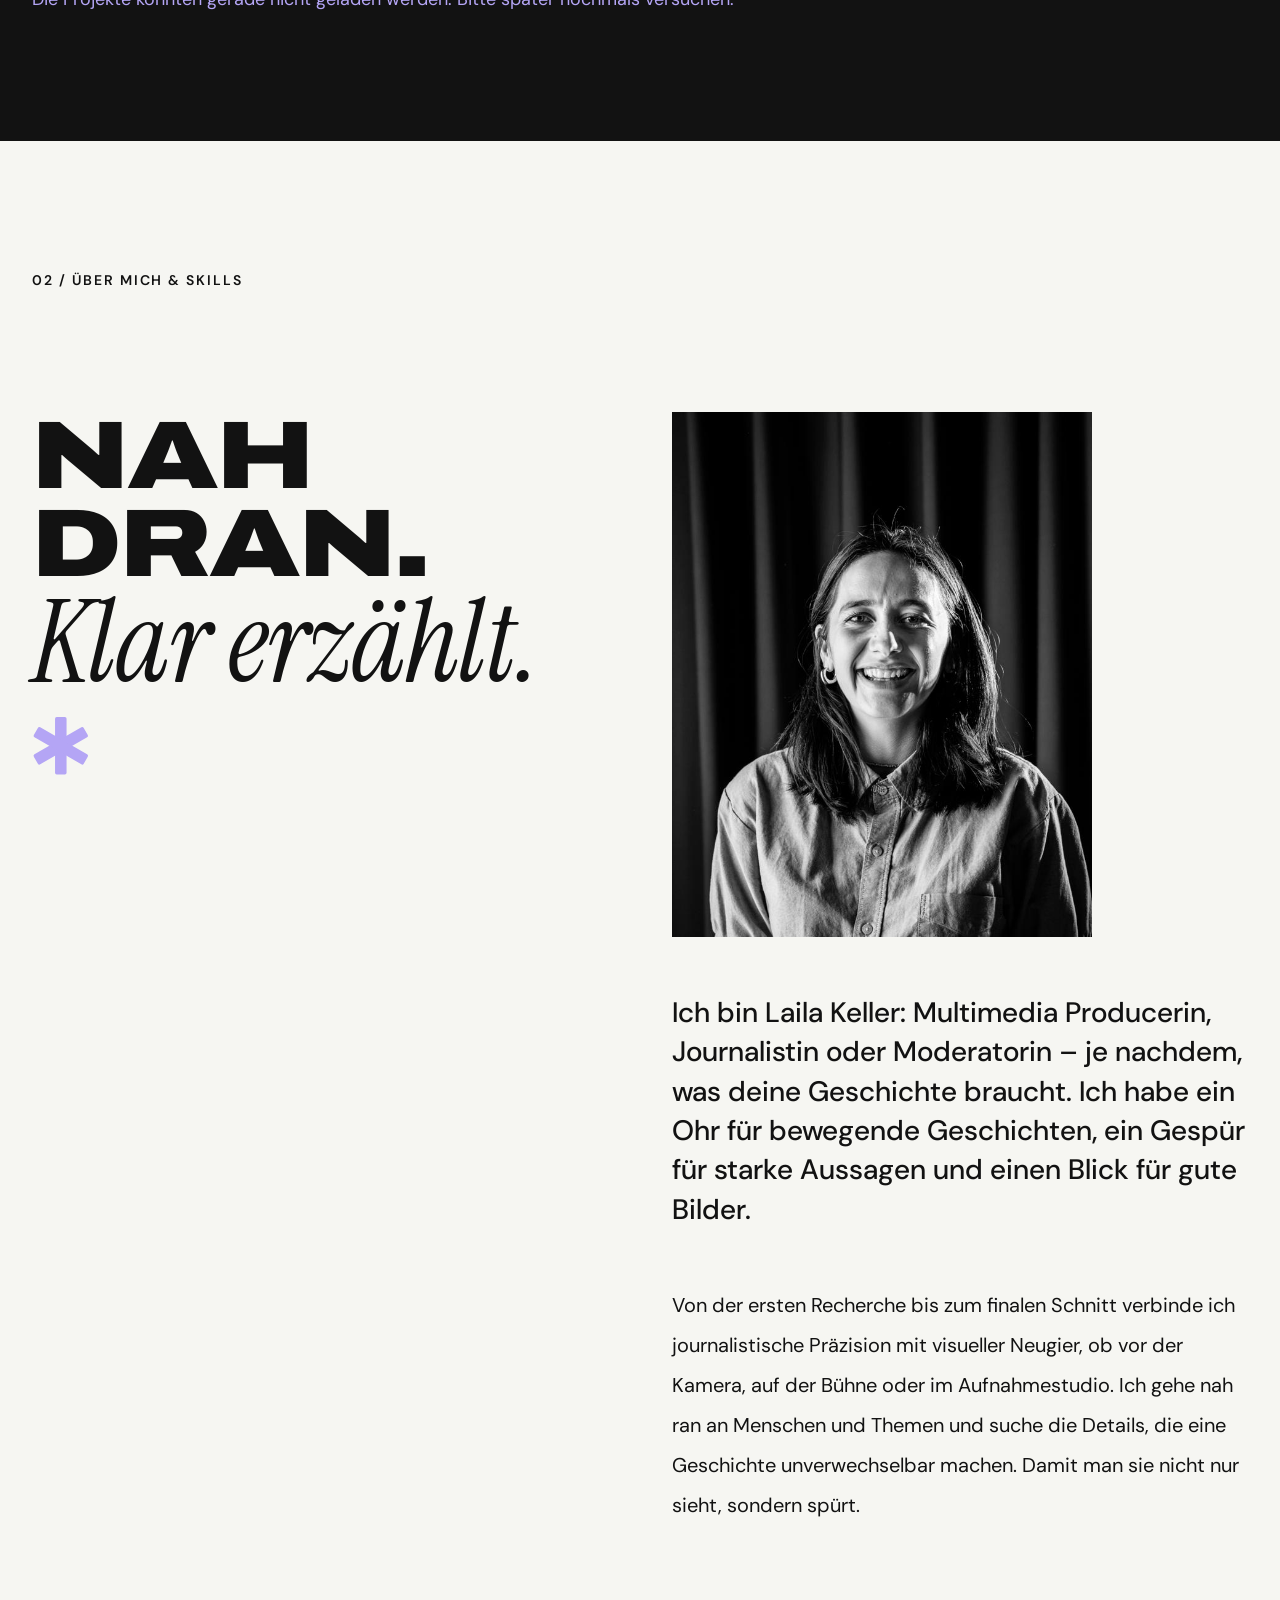
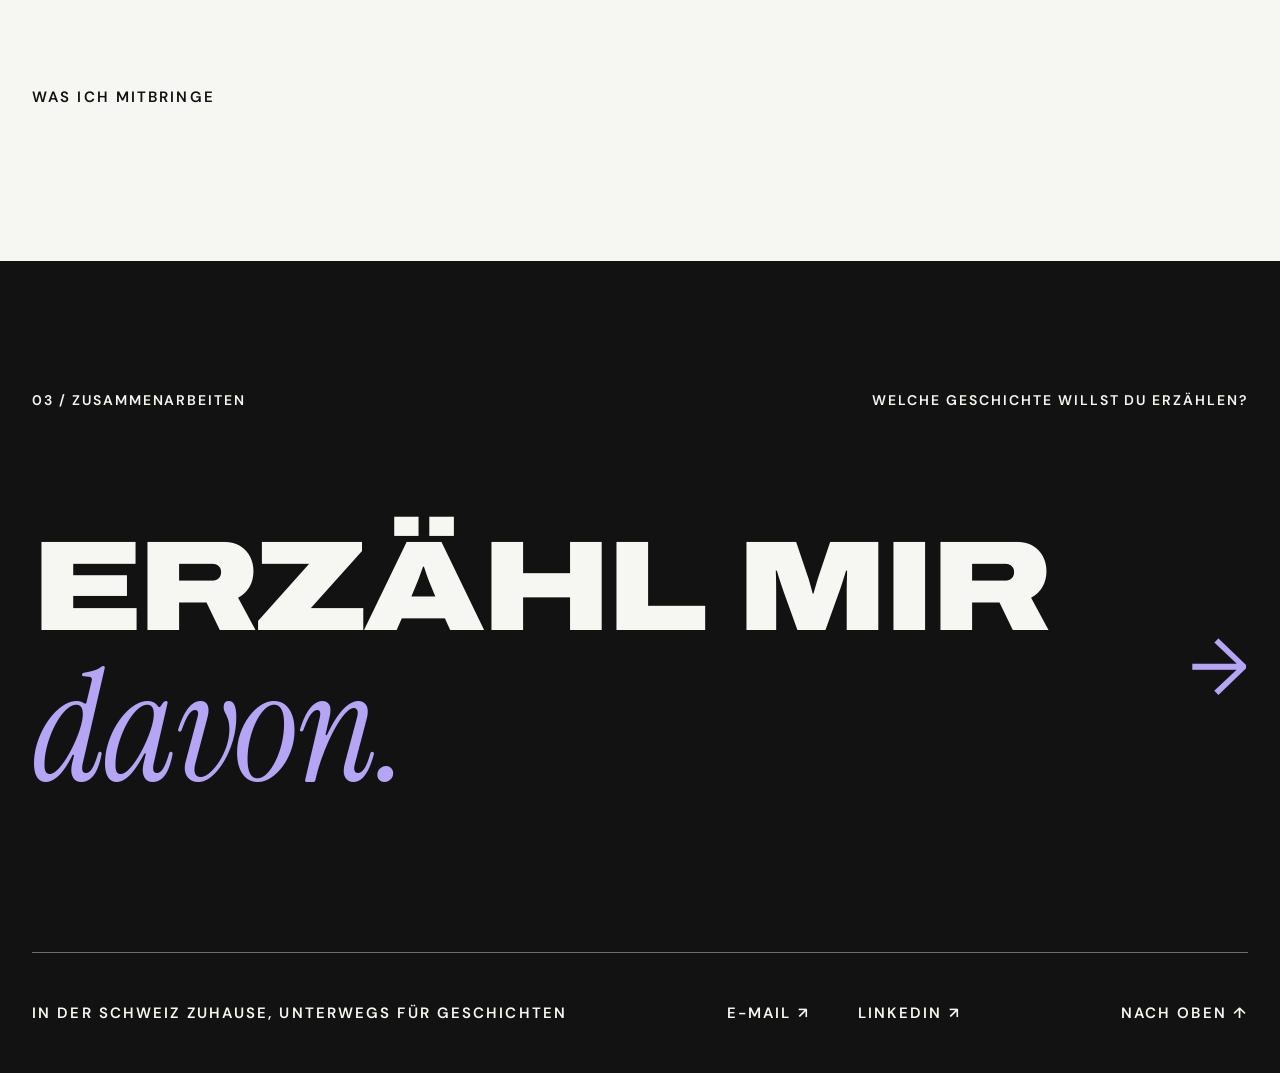
==== commit 8453c249: "Text Über mich, Skills-Titel, kursive Akzentschrift inkl. Kontakt" ====
--- a/index.html
+++ b/index.html
@@ -6,10 +6,11 @@
   <title>Laila Keller – Geschichten mit Gesicht</title>
   <meta name="description" content="Geschichten mit Gesicht: Portfolio von Laila Keller, Multimedia Production, Journalismus &amp; Moderation. Reportage, TV, Radio, Podcast und Design.">
 
-  <!-- Schriften von Google Fonts: Archivo (Headlines) und DM Sans (Fliesstext) -->
+  <!-- Schriften von Google Fonts: Archivo (Headlines), DM Sans (Fliesstext)
+       und Instrument Serif kursiv (Akzent in zweiten Zeilen von Überschriften) -->
   <link rel="preconnect" href="https://fonts.googleapis.com">
   <link rel="preconnect" href="https://fonts.gstatic.com" crossorigin>
-  <link href="https://fonts.googleapis.com/css2?family=Archivo:wdth,wght@62..125,100..900&family=DM+Sans:opsz,wght@9..40,400..700&display=swap" rel="stylesheet">
+  <link href="https://fonts.googleapis.com/css2?family=Archivo:wdth,wght@62..125,100..900&family=DM+Sans:opsz,wght@9..40,400..700&family=Instrument+Serif:ital@1&display=swap" rel="stylesheet">
 
   <link rel="stylesheet" href="css/style.css">
 </head>
@@ -58,7 +59,7 @@
 
       <!-- Der Claim, der sich durch die ganze Seite zieht -->
       <p class="hero-claim">
-        <strong class="hero-claim-title">Geschichten<br>mit Gesicht.</strong>
+        <strong class="hero-claim-title">Geschichten<span class="headline-accent">mit Gesicht.</span></strong>
         Ich mache greifbar, was bewegt – in Bild, Ton und Gestaltung.
       </p>
     </section>
@@ -78,7 +79,7 @@
       <div class="work-head">
         <div>
           <p class="eyebrow">01 / Ausgewählte Projekte</p>
-          <h2 class="headline">Viele Formate.<br>Ein Anspruch.</h2>
+          <h2 class="headline">Viele Formate.<span class="headline-accent">Ein Anspruch.</span></h2>
         </div>
         <div class="work-controls">
           <!-- Passt zum Claim: Die Bilder bekommen Farbe, wenn man genau hinschaut -->
@@ -119,7 +120,7 @@
 
       <div class="about-grid">
         <h2 class="headline">
-          Nah<br>dran.<br>Klar<br>erzählt.
+          Nah<br>dran.<span class="headline-accent">Klar erzählt.</span>
           <svg class="asterisk" viewBox="0 0 100 100" aria-hidden="true">
             <rect x="40" y="0" width="20" height="100" rx="3" />
             <rect x="40" y="0" width="20" height="100" rx="3" transform="rotate(60 50 50)" />
@@ -132,10 +133,12 @@
           <figure class="about-photo">
             <img src="images/portrait.jpg" alt="Porträt von Laila Keller" width="1280" height="853">
           </figure>
-          <p class="lead">Ich bin Multimedia Producerin und Journalistin mit einem Blick für starke Bilder und einem Ohr für gute Geschichten.</p>
-          <p>Von der ersten Recherche bis zum finalen Schnitt verbinde ich journalistische Präzision mit visueller Neugier. Ich arbeite gern nah an Menschen, Themen und den Details, die eine Geschichte unverwechselbar machen.</p>
+          <p class="lead">Ich bin Laila Keller: Multimedia Producerin, Journalistin oder Moderatorin – je nachdem, was deine Geschichte braucht. Ich habe ein Ohr für bewegende Geschichten, ein Gespür für starke Aussagen und einen Blick für gute Bilder.</p>
+          <p>Von der ersten Recherche bis zum finalen Schnitt verbinde ich journalistische Präzision mit visueller Neugier, ob vor der Kamera, auf der Bühne oder im Aufnahmestudio. Ich gehe nah ran an Menschen und Themen und suche die Details, die eine Geschichte unverwechselbar machen. Damit man sie nicht nur sieht, sondern spürt.</p>
         </div>
       </div>
+
+      <h3 class="skills-title">Was ich mitbringe</h3>
 
       <!-- Die Skills kommen aus der Datenbank: startseite.js lädt sie über api/skills.php -->
       <ul class="skills" id="skills-liste"></ul>
@@ -156,7 +159,7 @@
     </div>
 
     <a href="mailto:laila.keller@silverfish.ch" class="contact-cta">
-      <span class="contact-title">Erzähl mir<br>davon.</span>
+      <span class="contact-title">Erzähl mir<span class="headline-accent">davon.</span></span>
       <span class="contact-arrow" aria-hidden="true">&rarr;</span>
     </a>
 
--- a/css/style.css
+++ b/css/style.css
@@ -25,6 +25,7 @@
 
   --font-display: "Archivo", "Arial Black", sans-serif;
   --font-body: "DM Sans", Arial, sans-serif;
+  --font-accent: "Instrument Serif", Georgia, serif;   /* nur kursiv, als Kontrast */
 
   --gutter: clamp(16px, 2.5vw, 48px);   /* Seitenrand links und rechts */
   --section-space: clamp(80px, 10vw, 180px);
@@ -102,6 +103,23 @@
   line-height: 0.92;
   letter-spacing: -0.02em;
   font-size: clamp(48px, 7.5vw, 140px);
+}
+
+/* Akzent in Überschriften: die zweite Zeile in feiner, kursiver Serifenschrift.
+   Der Kontrast zur fetten, breiten Archivo macht die Überschrift ruhiger
+   (Magazin-Look). Sparsam einsetzen, sonst verliert er seine Wirkung.
+   Eine Serifenschrift wirkt bei gleicher Grösse kleiner, darum 1.2em. */
+.headline-accent {
+  display: block;
+  font-family: var(--font-accent);
+  font-style: italic;
+  font-weight: 400;
+  font-stretch: normal;
+  font-variation-settings: normal;
+  text-transform: none;
+  letter-spacing: -0.01em;
+  font-size: 1.2em;
+  line-height: 0.95;
 }
 
 /* Runder Pfeil-Button */
@@ -436,6 +454,11 @@
   margin-bottom: 48px;
 }
 
+/* Auf dunklem Grund ist der Akzent lavendel */
+.work-head .headline-accent {
+  color: var(--color-accent);
+}
+
 .work-controls {
   display: flex;
   align-items: center;
@@ -611,6 +634,15 @@
   line-height: 2;
 }
 
+/* Titel über der Skill-Liste, im Stil der kleinen Überschriften (eyebrow) */
+.skills-title {
+  margin-bottom: 24px;
+  font-size: 15px;
+  font-weight: 600;
+  letter-spacing: 0.14em;
+  text-transform: uppercase;
+}
+
 .skills {
   border-top: 2px solid var(--color-line);
 }
@@ -676,15 +708,23 @@
   color: var(--color-accent);
 }
 
+/* "ERZÄHL MIR" fett in Hell, "davon." kursiv in Lavendel:
+   gleiches Muster wie die anderen Überschriften, Lavendel nur als Akzent */
 .contact-title {
+  color: var(--color-light);
   font-family: var(--font-display);
   font-weight: 900;
   font-stretch: 125%;
   font-variation-settings: "wdth" 125;
   text-transform: uppercase;
-  font-size: clamp(64px, 12vw, 220px);
+  font-size: clamp(64px, 10vw, 180px);
   line-height: 0.88;
   letter-spacing: -0.03em;
+}
+
+.contact-title .headline-accent {
+  color: var(--color-accent);
+  margin-top: 0.08em;   /* etwas Luft zwischen den beiden Schriften */
 }
 
 .contact-arrow {
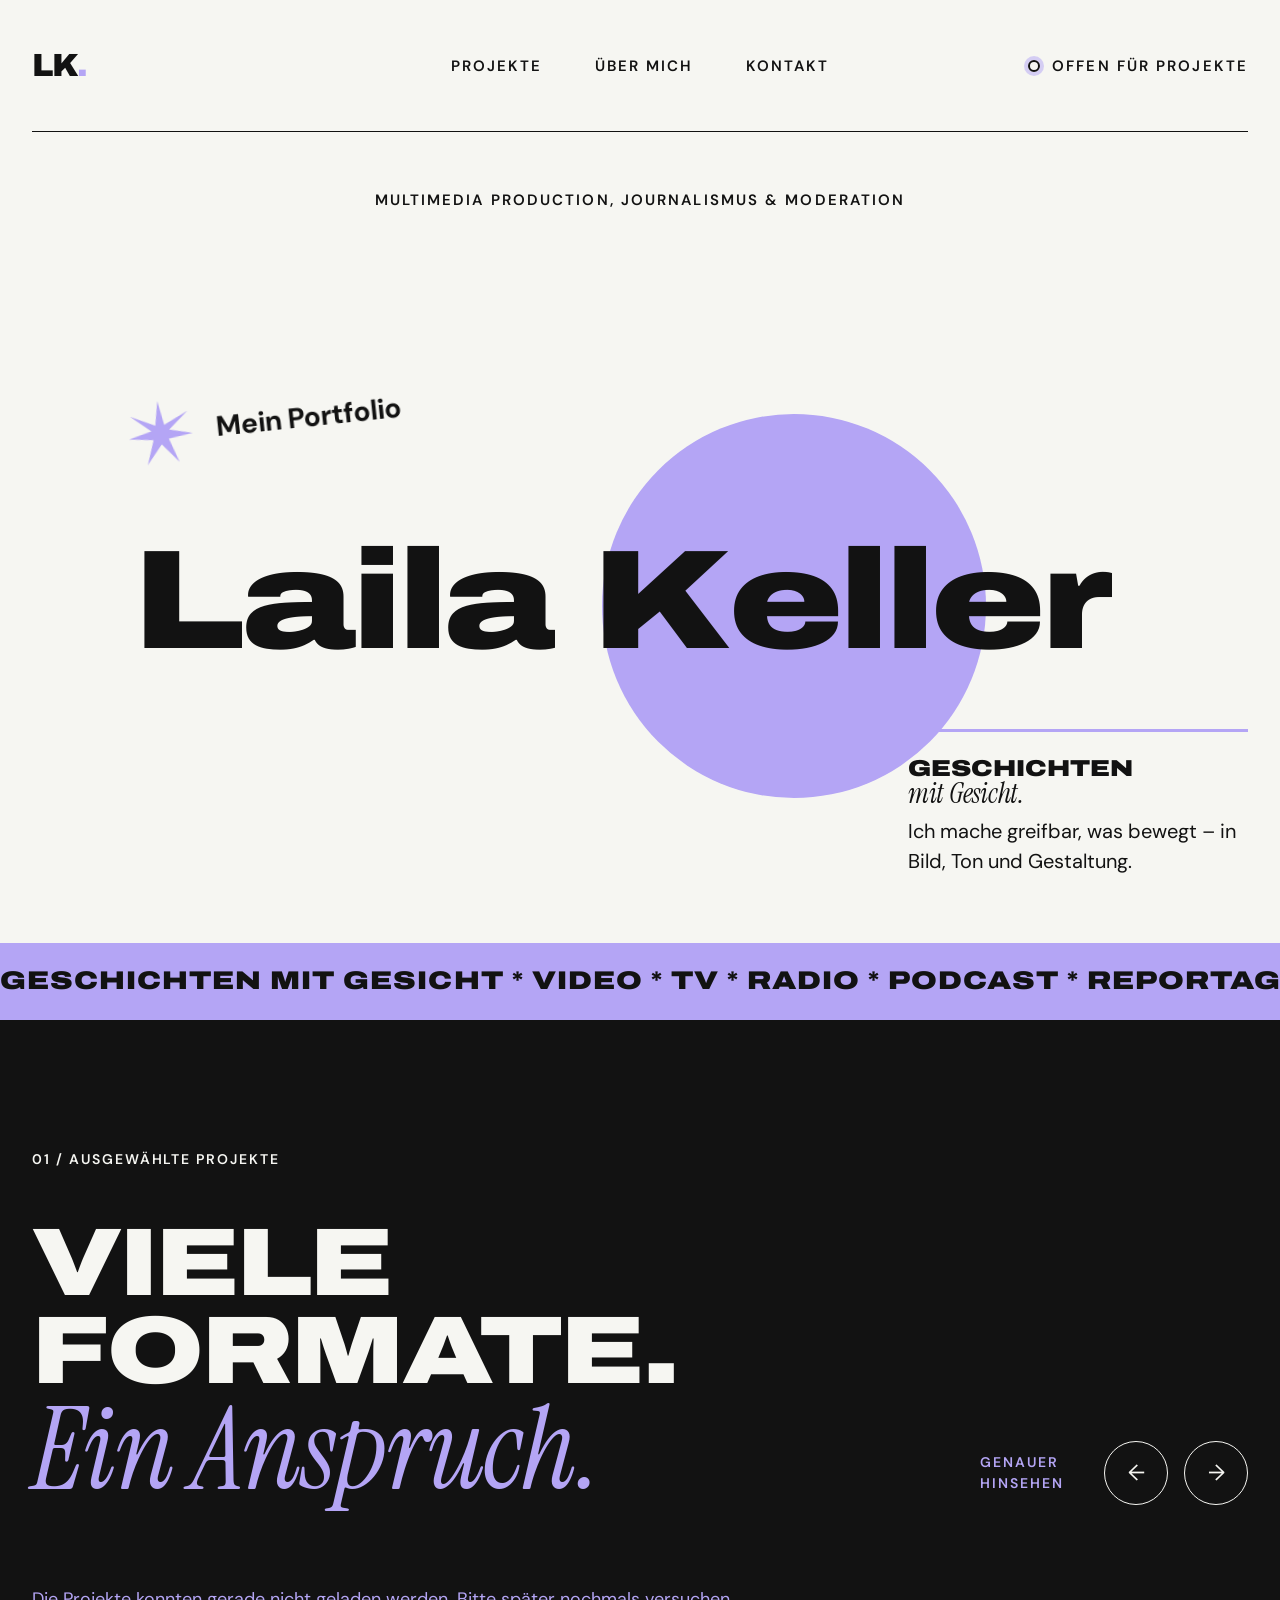
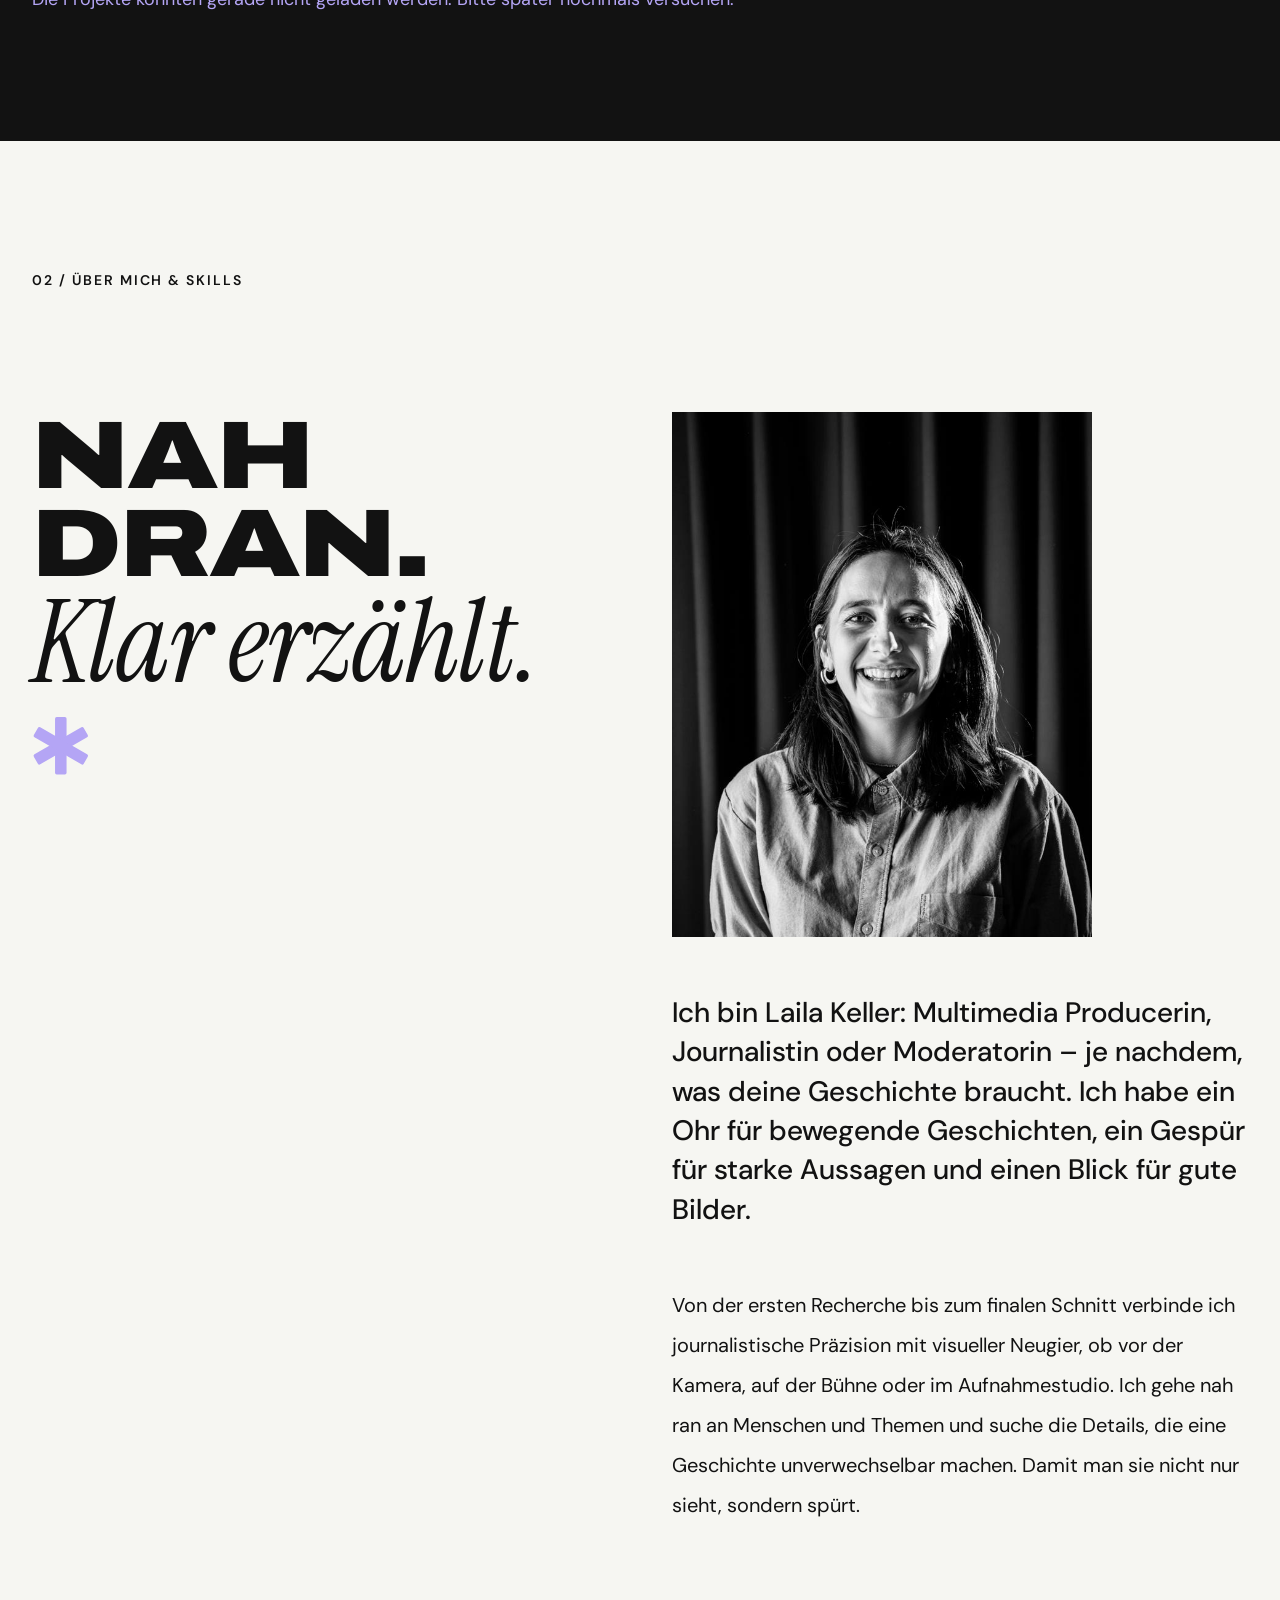
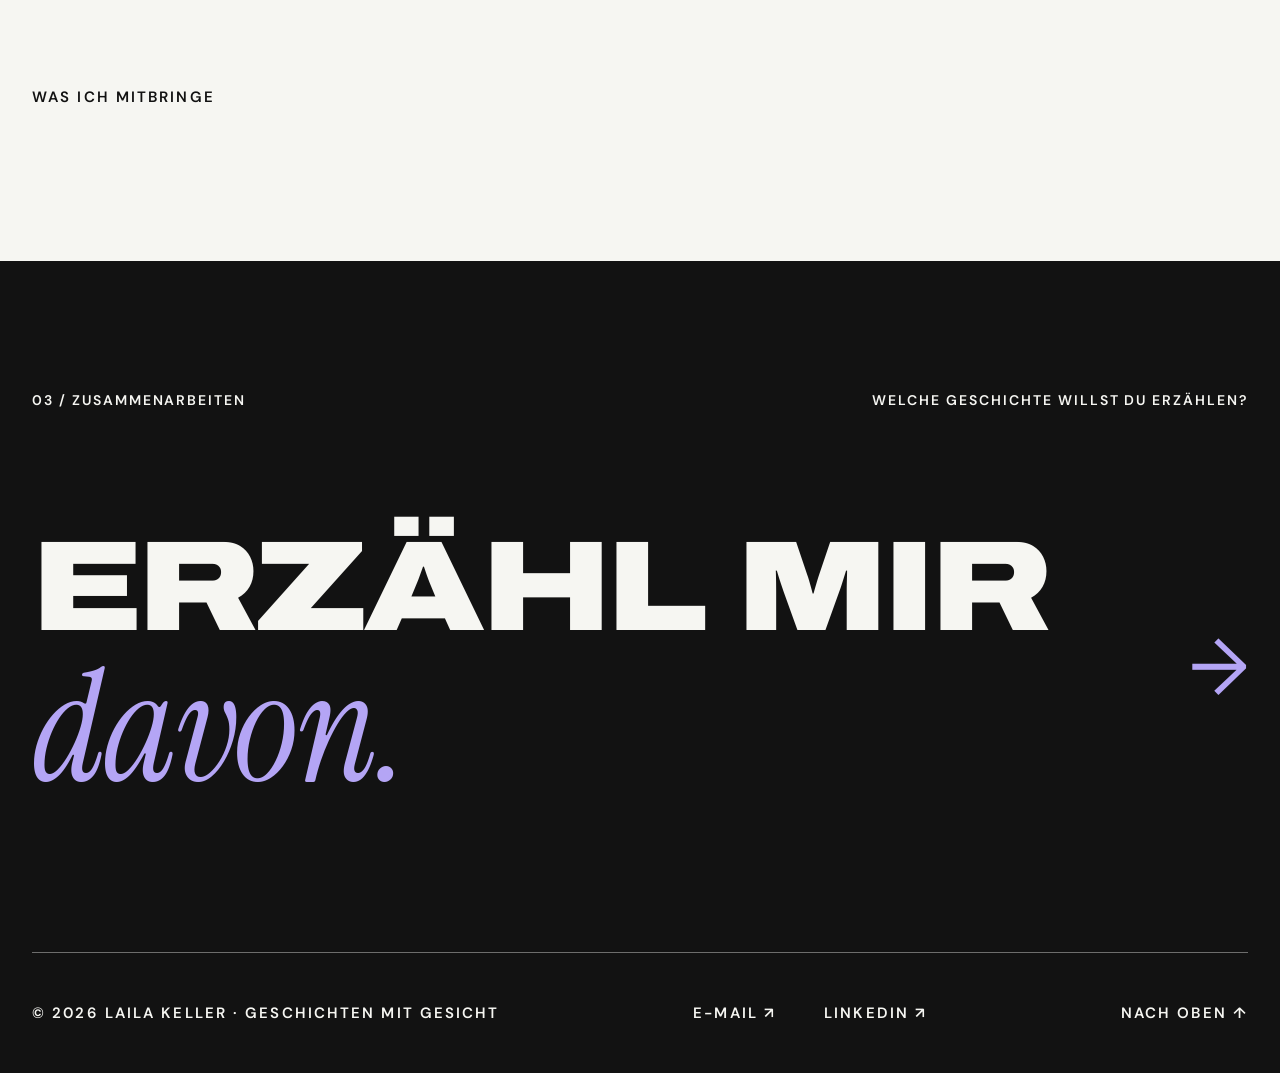
==== commit 82431310: "Fusszeile: Copyright mit Claim, Jahr automatisch" ====
--- a/index.html
+++ b/index.html
@@ -4,6 +4,12 @@
   <meta charset="UTF-8">
   <meta name="viewport" content="width=device-width, initial-scale=1.0">
   <title>Laila Keller – Geschichten mit Gesicht</title>
+  <!-- Favicon: lila Stern im Browser-Tab (SVG für moderne Browser, PNG als Ersatz).
+       Auf dem iPhone-Home-Bildschirm erscheint stattdessen das LK.-Logo. -->
+  <link rel="icon" href="images/favicon.svg" type="image/svg+xml">
+  <link rel="icon" href="images/favicon-32.png" sizes="32x32" type="image/png">
+  <link rel="apple-touch-icon" href="images/apple-touch-icon.png">
+  <meta name="apple-mobile-web-app-title" content="Laila Keller">
   <meta name="description" content="Geschichten mit Gesicht: Portfolio von Laila Keller, Multimedia Production, Journalismus &amp; Moderation. Reportage, TV, Radio, Podcast und Design.">
 
   <!-- Schriften von Google Fonts: Archivo (Headlines), DM Sans (Fliesstext)
@@ -164,10 +170,11 @@
     </a>
 
     <div class="contact-bottom">
-      <p>In der Schweiz zuhause, unterwegs für Geschichten</p>
+      <!-- Das Jahr wird von main.js automatisch auf das aktuelle Jahr gesetzt -->
+      <p><span class="nowrap">&copy; <span class="aktuelles-jahr">2026</span> Laila Keller ·</span> <span class="nowrap">Geschichten mit Gesicht</span></p>
       <div class="contact-links">
-        <a href="mailto:laila.keller@silverfish.ch">E-Mail ↗</a>
-        <a href="https://www.linkedin.com/in/laila-keller-3611502a5" target="_blank" rel="noopener">LinkedIn ↗</a>
+        <a href="mailto:laila.keller@silverfish.ch">E-Mail ↗&#xFE0E;</a>
+        <a href="https://www.linkedin.com/in/laila-keller-3611502a5" target="_blank" rel="noopener">LinkedIn ↗&#xFE0E;</a>
       </div>
       <a href="#top">Nach oben ↑</a>
     </div>
--- a/css/style.css
+++ b/css/style.css
@@ -340,7 +340,7 @@
   .hero-name .letter,
   .hero-label,
   .hero-claim,
-  .ticker-track {
+  .ticker span {
     animation: none;
     transform: none;
     opacity: 1;
@@ -402,9 +402,16 @@
 }
 
 /* --- Laufband zwischen Hero und Projekten ---
-   Der Text steht zweimal hintereinander. Die Animation schiebt die Reihe
-   um genau die Hälfte nach links. Dann steht der zweite Text dort, wo der
-   erste begonnen hat, und die Animation beginnt unbemerkt von vorn. */
+   Der Text steht zweimal hintereinander (zwei gleiche <span>). Beide Spans
+   rutschen gleichzeitig um ihre eigene Breite nach links. In diesem Moment
+   steht der zweite Text genau dort, wo der erste begonnen hat, und die
+   Animation beginnt unbemerkt von vorn.
+
+   Warum jeder Span einzeln animiert wird und nicht die ganze Reihe:
+   Safari auf dem iPhone malt ein bewegtes Element als Bild in den
+   Grafikspeicher. Die ganze Reihe war bei dreifacher Pixeldichte zu breit
+   dafür. Safari hat sie dann in Kacheln zerlegt und zu spät gemalt, das
+   gab Lücken und Ruckeln. Einzeln ist jedes Stück nur halb so breit. */
 .ticker {
   overflow: hidden;
   background: var(--color-accent);
@@ -415,10 +422,10 @@
 .ticker-track {
   display: flex;
   width: max-content;   /* so breit wie der ganze Text, nicht wie der Bildschirm */
-  animation: ticker 30s linear infinite;
 }
 
 .ticker span {
+  flex-shrink: 0;
   font-family: var(--font-display);
   font-weight: 900;
   font-stretch: 125%;
@@ -427,10 +434,15 @@
   font-size: clamp(18px, 2vw, 28px);
   letter-spacing: 0.04em;
   white-space: nowrap;
-}
-
+  animation: ticker 30s linear infinite;
+  will-change: transform;   /* dem Browser vorher sagen, dass sich das bewegt */
+}
+
+/* translate3d statt translateX: sorgt dafür, dass die Grafikkarte die
+   Bewegung übernimmt, das läuft flüssiger */
 @keyframes ticker {
-  to { transform: translateX(-50%); }
+  from { transform: translate3d(0, 0, 0); }
+  to   { transform: translate3d(-100%, 0, 0); }
 }
 
 
@@ -476,9 +488,17 @@
 }
 
 /* Horizontale Reihe mit Karten, die man seitlich scrollt */
+/* Die Karten stehen in einem gemeinsamen Raster nebeneinander (eine Spalte
+   pro Karte). Die vier Zeilen des Rasters (Kopf, Bild, Rahmen, Titel) teilen
+   sich alle Karten über "subgrid" (siehe .card). So ist z. B. die Kopfzeile
+   in jeder Karte so hoch wie die längste, und alle Titel beginnen auf
+   derselben Höhe, egal wie viel Text darüber steht. */
 .work-track {
-  display: flex;
-  gap: 32px;
+  display: grid;
+  grid-auto-flow: column;                    /* neue Karten kommen rechts dazu */
+  grid-auto-columns: min(64vw, 1080px);      /* Breite einer Karte */
+  grid-template-rows: auto auto auto 1fr;    /* Kopf, Bild, Rahmen, Titel */
+  column-gap: 32px;
   padding: 0 var(--gutter);
   overflow-x: auto;
   scroll-snap-type: x mandatory;
@@ -491,9 +511,9 @@
 }
 
 .card {
-  flex: 0 0 min(64vw, 1080px);
-  display: flex;
-  flex-direction: column;
+  grid-row: span 4;               /* jede Karte belegt alle vier Zeilen */
+  display: grid;
+  grid-template-rows: subgrid;    /* ... und übernimmt deren Höhen */
   padding: 40px;
   background: var(--color-card);
   color: var(--color-dark);
@@ -549,9 +569,12 @@
   margin-bottom: 8px;
 }
 
+/* Titel und Pfeil oben ausrichten (flex-start): So beginnen alle Titel auf
+   derselben Höhe, egal ob sie eine oder zwei Zeilen haben. Mit flex-end
+   rutschten einzeilige Titel nach unten, weil der runde Button höher ist. */
 .card-bottom {
   display: flex;
-  align-items: flex-end;
+  align-items: flex-start;
   justify-content: space-between;
   gap: 24px;
 }
@@ -572,6 +595,14 @@
 .round-btn.dark {
   width: 84px;
   height: 84px;
+}
+
+/* Pfeil unten in der Titelzeile: Die Titelzeile ist dank subgrid in allen
+   Karten gleich hoch (so hoch wie der längste Titel). Am unteren Rand steht
+   der Pfeil deshalb überall auf derselben Höhe, bündig zur letzten Zeile
+   der zweizeiligen Titel. (Oben ausrichten wäre: align-self: flex-start) */
+.card-bottom .round-btn.dark {
+  align-self: flex-end;
 }
 
 
@@ -1182,9 +1213,19 @@
     display: none;
   }
 
+  .work-track {
+    grid-auto-columns: 85vw;
+  }
+
   .card {
-    flex-basis: 85vw;
     padding: 24px;
+  }
+
+  /* Auf dem Handy den Pfeil unter den Titel, damit der Titel die volle
+     Breite hat (daneben wurde z. B. "AMYGDALA" getrennt) */
+  .card-bottom {
+    flex-direction: column;
+    gap: 16px;
   }
 
   /* Kategorie und Rolle untereinander statt nebeneinander */
@@ -1196,8 +1237,11 @@
 
   /* Lange Titel wie "Nulltoleranz" dürfen mit Bindestrich umbrechen,
      sonst wird die ganze Karte breiter als die anderen */
+  /* 6vw = 6 % der Bildschirmbreite (22.5px auf einem iPhone): So passen auch
+     "Nulltoleranz" und "Medienmacher:" ohne Trennung auf eine Zeile,
+     und die Grösse wächst mit, wenn das Handy breiter ist. */
   .card h3 {
-    font-size: 26px;
+    font-size: 6vw;
     hyphens: auto;
     overflow-wrap: break-word;
     min-width: 0;
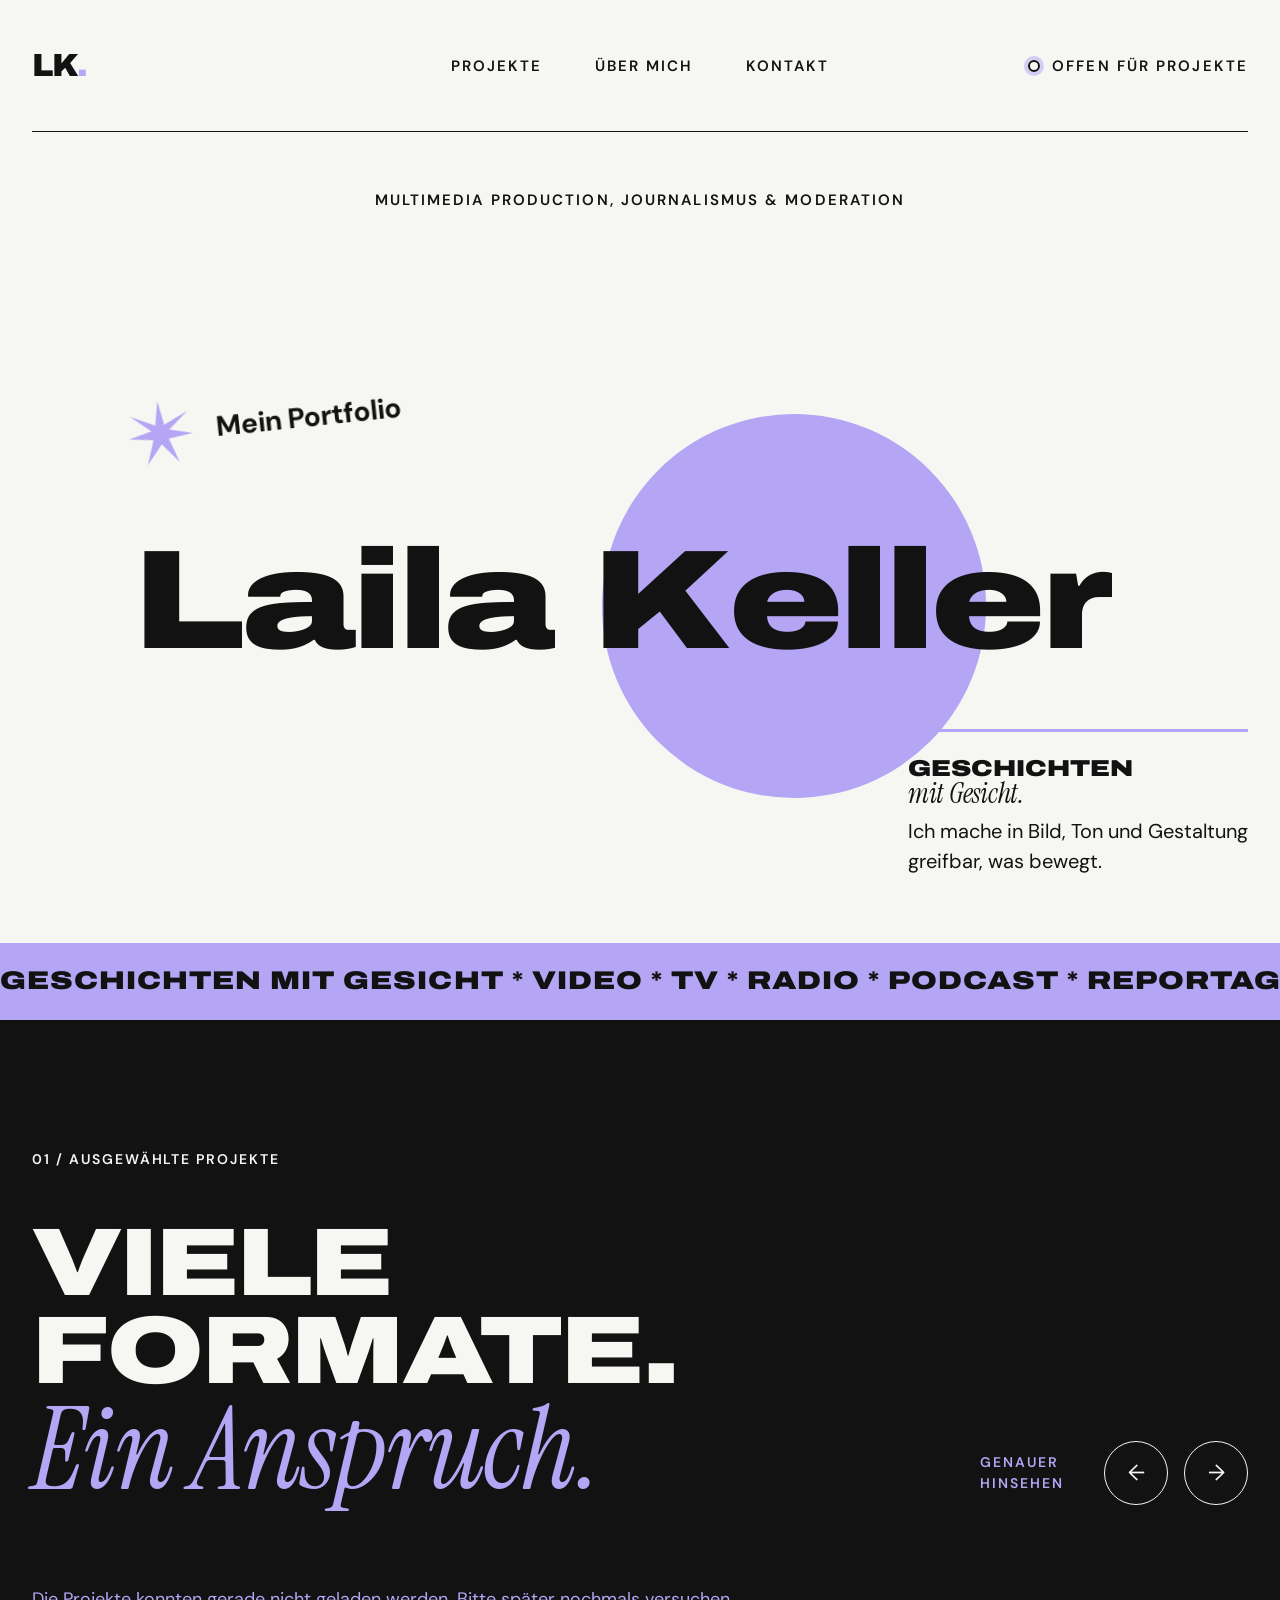
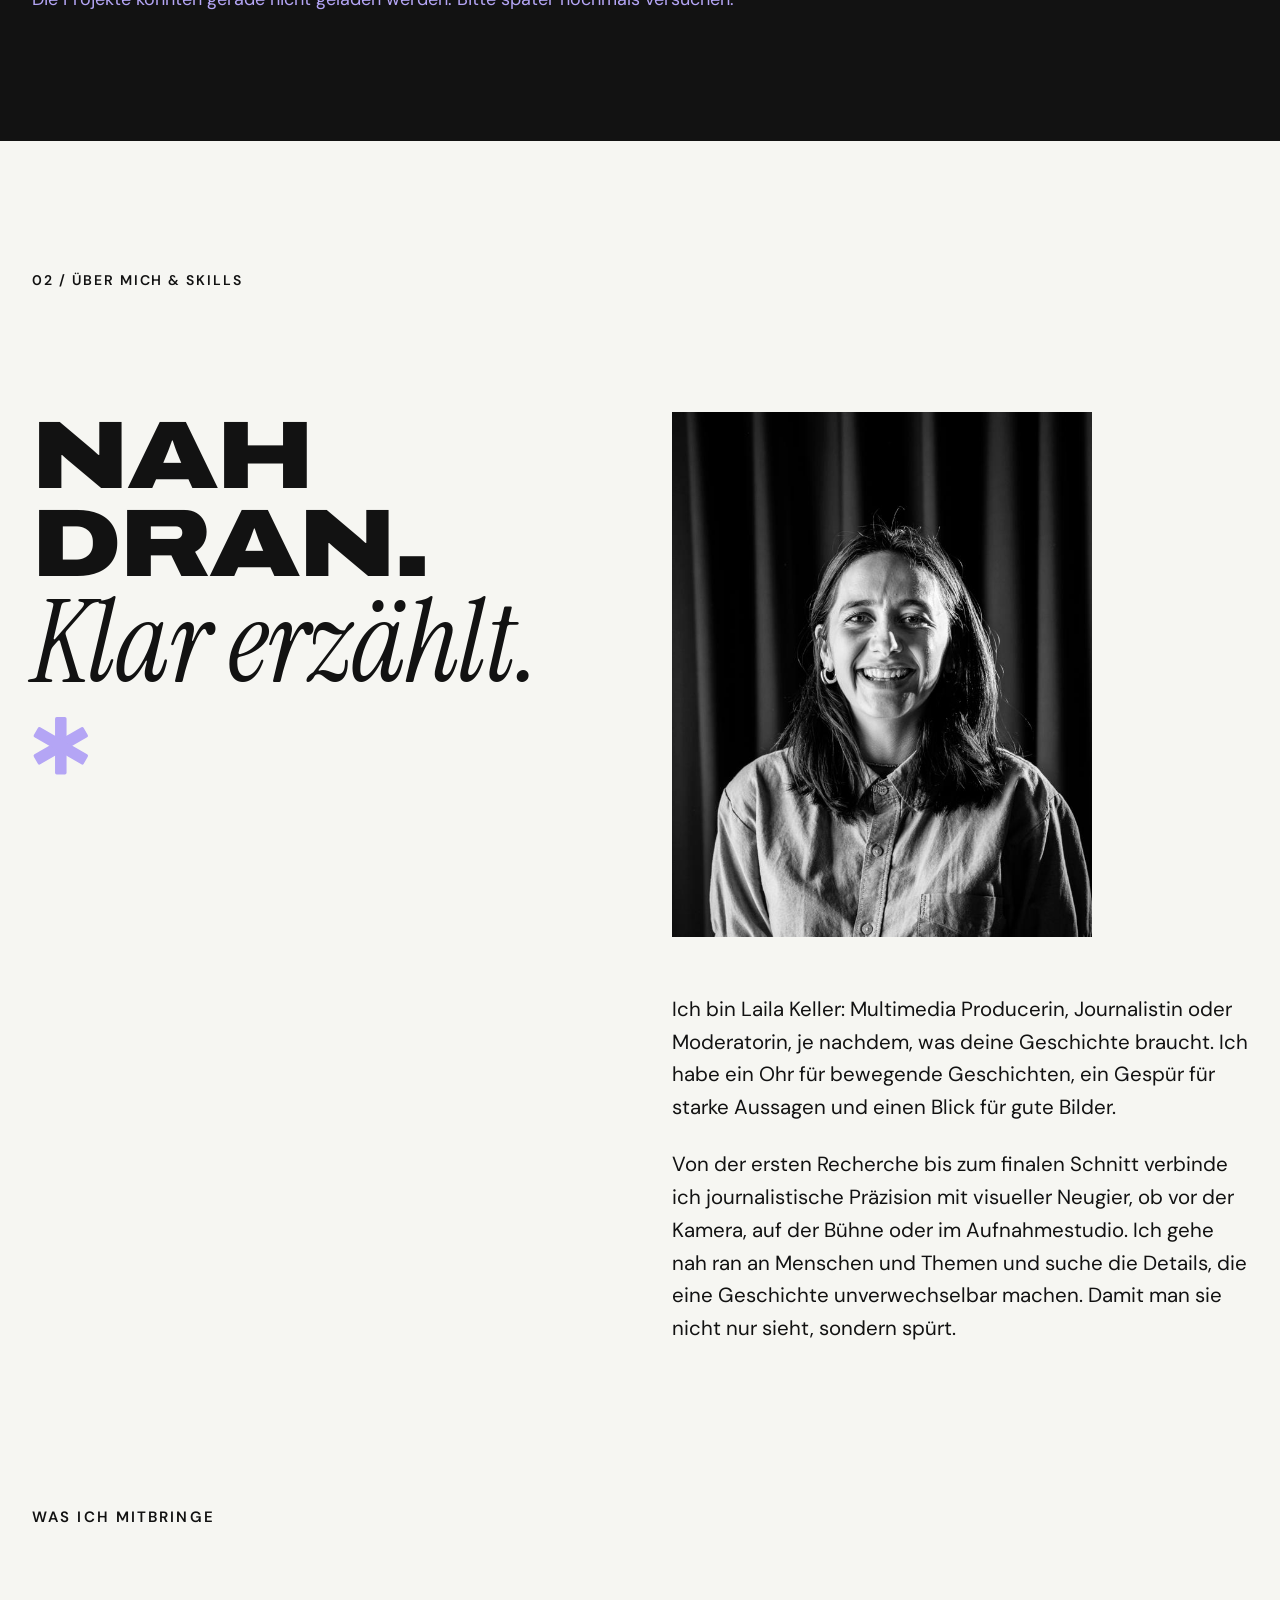
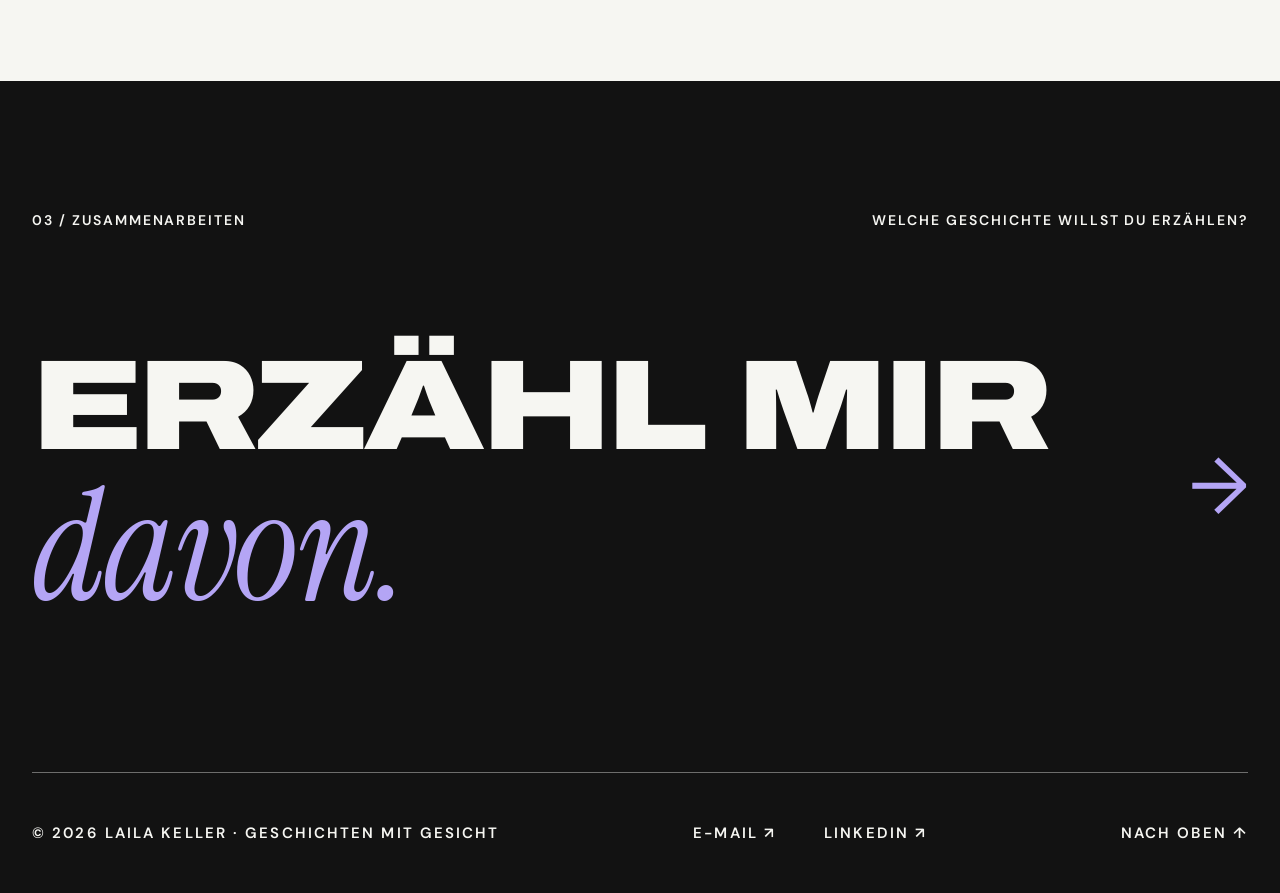
==== commit cec80102: "Handy: kompakter Hero ohne Kreis, ganze Projektkarte klickbar" ====
--- a/index.html
+++ b/index.html
@@ -3,7 +3,7 @@
 <head>
   <meta charset="UTF-8">
   <meta name="viewport" content="width=device-width, initial-scale=1.0">
-  <title>Laila Keller – Geschichten mit Gesicht</title>
+  <title>Laila Keller · Geschichten mit Gesicht</title>
   <!-- Favicon: lila Stern im Browser-Tab (SVG für moderne Browser, PNG als Ersatz).
        Auf dem iPhone-Home-Bildschirm erscheint stattdessen das LK.-Logo. -->
   <link rel="icon" href="images/favicon.svg" type="image/svg+xml">
@@ -66,7 +66,7 @@
       <!-- Der Claim, der sich durch die ganze Seite zieht -->
       <p class="hero-claim">
         <strong class="hero-claim-title">Geschichten<span class="headline-accent">mit Gesicht.</span></strong>
-        Ich mache greifbar, was bewegt – in Bild, Ton und Gestaltung.
+        Ich mache in Bild, Ton und Gestaltung greifbar, was bewegt.
       </p>
     </section>
 
@@ -139,7 +139,7 @@
           <figure class="about-photo">
             <img src="images/portrait.jpg" alt="Porträt von Laila Keller" width="1280" height="853">
           </figure>
-          <p class="lead">Ich bin Laila Keller: Multimedia Producerin, Journalistin oder Moderatorin – je nachdem, was deine Geschichte braucht. Ich habe ein Ohr für bewegende Geschichten, ein Gespür für starke Aussagen und einen Blick für gute Bilder.</p>
+          <p class="lead">Ich bin Laila Keller: Multimedia Producerin, Journalistin oder Moderatorin, je nachdem, was deine Geschichte braucht. Ich habe ein Ohr für bewegende Geschichten, ein Gespür für starke Aussagen und einen Blick für gute Bilder.</p>
           <p>Von der ersten Recherche bis zum finalen Schnitt verbinde ich journalistische Präzision mit visueller Neugier, ob vor der Kamera, auf der Bühne oder im Aufnahmestudio. Ich gehe nah ran an Menschen und Themen und suche die Details, die eine Geschichte unverwechselbar machen. Damit man sie nicht nur sieht, sondern spürt.</p>
         </div>
       </div>
--- a/css/style.css
+++ b/css/style.css
@@ -597,6 +597,28 @@
   height: 84px;
 }
 
+/* Ganze Karte klickbar: Der Link am Pfeil bekommt eine unsichtbare Fläche
+   (::after), die sich über die ganze Karte legt. So bleibt es ein einziger
+   Link pro Karte (gut für Screenreader und Tastatur), aber man kann überall
+   auf die Karte klicken bzw. tippen. Die Karte ist der Bezugsrahmen dafür
+   (position: relative), der Pfeil-Knopf selbst ist nicht positioniert. */
+.card {
+  position: relative;
+  cursor: pointer;
+}
+
+.card-bottom .round-btn.dark::after {
+  content: "";
+  position: absolute;
+  inset: 0;   /* oben, rechts, unten, links = 0: deckt die ganze Karte ab */
+}
+
+/* Beim Darüberfahren über die Karte reagiert auch der Pfeil */
+.card:hover .round-btn.dark {
+  background: var(--color-accent);
+  border-color: var(--color-accent);
+}
+
 /* Pfeil unten in der Titelzeile: Die Titelzeile ist dank subgrid in allen
    Karten gleich hoch (so hoch wie der längste Titel). Am unteren Rand steht
    der Pfeil deshalb überall auf derselben Höhe, bündig zur letzten Zeile
@@ -653,16 +675,16 @@
   filter: grayscale(0);
 }
 
+/* Beide Absätze gleich gesetzt: Vorher war der erste grösser, fetter und
+   enger als der zweite, das wirkte wie zwei verschiedene Schriften. */
+.about-text p {
+  font-size: clamp(18px, 1.6vw, 24px);
+  font-weight: 400;
+  line-height: 1.6;
+}
+
 .about-text .lead {
-  font-size: clamp(22px, 2.2vw, 34px);
-  font-weight: 500;
-  line-height: 1.4;
-  margin-bottom: 56px;
-}
-
-.about-text p:not(.lead) {
-  font-size: 20px;
-  line-height: 2;
+  margin-bottom: 1.2em;   /* Abstand zum zweiten Absatz, wächst mit der Schrift */
 }
 
 /* Titel über der Skill-Liste, im Stil der kleinen Überschriften (eyebrow) */
@@ -1176,31 +1198,60 @@
     font-size: 12px;
   }
 
+  /* Hero auf dem Handy: Statt frei über die Fläche verteilt stehen die Teile
+     kompakt untereinander in einem Raster mit drei Zeilen. Der Kreis liegt
+     in derselben Zeile wie der Name und ist darin genau zentriert. */
   .hero {
-    min-height: 70vh;
-  }
-
-  /* Auf dem Handy steht der Name zweizeilig in der Mitte,
-     darum den Kreis ebenfalls mittig setzen */
-  .hero-circle {
-    --size: 260px;
-    left: calc(55% - var(--size) / 2);
-  }
-
+    display: grid;
+    grid-template-areas:
+      "label"
+      "name"
+      "claim";
+    justify-items: center;
+    min-height: 0;
+    padding: 32px var(--gutter) 48px;
+  }
+
+  .hero-label {
+    grid-area: label;
+    justify-self: start;
+    position: static;
+    gap: 16px;
+    font-size: 18px;
+    margin-bottom: 8px;
+  }
+
+  .hero-label .star {
+    width: 36px;
+  }
+
+  /* Abstand oben und unten: Ohne den Kreis rückte der Name sonst zu nah
+     an "Mein Portfolio" und an den Claim */
   .hero-name {
+    grid-area: name;
+    align-self: center;
+    margin: 40px 0 32px;
     white-space: normal;
     line-height: 0.95;
   }
 
-  .hero-label {
-    top: 12%;
-    left: var(--gutter);
-  }
-
+  /* Kein Kreis auf dem Handy: Ohne Maus hat er keine Aufgabe, und zusammen
+     mit Stern und Laufband wirkte der Hero überladen. Der lila Punkt hinter
+     dem Namen bleibt stehen (siehe startseite.js, kreisSichtbar). */
+  .hero-circle {
+    display: none;
+  }
+
+  /* Claim ohne lila Linie darüber (sie lief auf dem Handy durch den Kreis) */
   .hero-claim {
+    grid-area: claim;
+    justify-self: start;
+    position: static;
+    max-width: none;
+    margin-top: 24px;
+    padding-top: 0;
+    border-top: 0;
     font-size: 16px;
-    left: var(--gutter);
-    right: auto;
   }
 
   .work-head {
@@ -1261,9 +1312,8 @@
     margin: 56px 0 80px;
   }
 
-  .about-text p:not(.lead) {
-    font-size: 17px;
-    line-height: 1.8;
+  .about-text p {
+    font-size: 18px;
   }
 
   .skills li {
@@ -1367,3 +1417,14 @@
     padding: 56px var(--gutter);
   }
 }
+
+
+/* Handy mit "Bewegung reduzieren": Der Punkt erscheint sofort, ohne
+   Aufploppen (sonst wäre er dort ganz ausgeblendet, siehe oben) */
+@media (max-width: 900px) and (prefers-reduced-motion: reduce) {
+  .hero-name .dot {
+    display: inline-block;
+    animation: none;
+    scale: 1;
+  }
+}
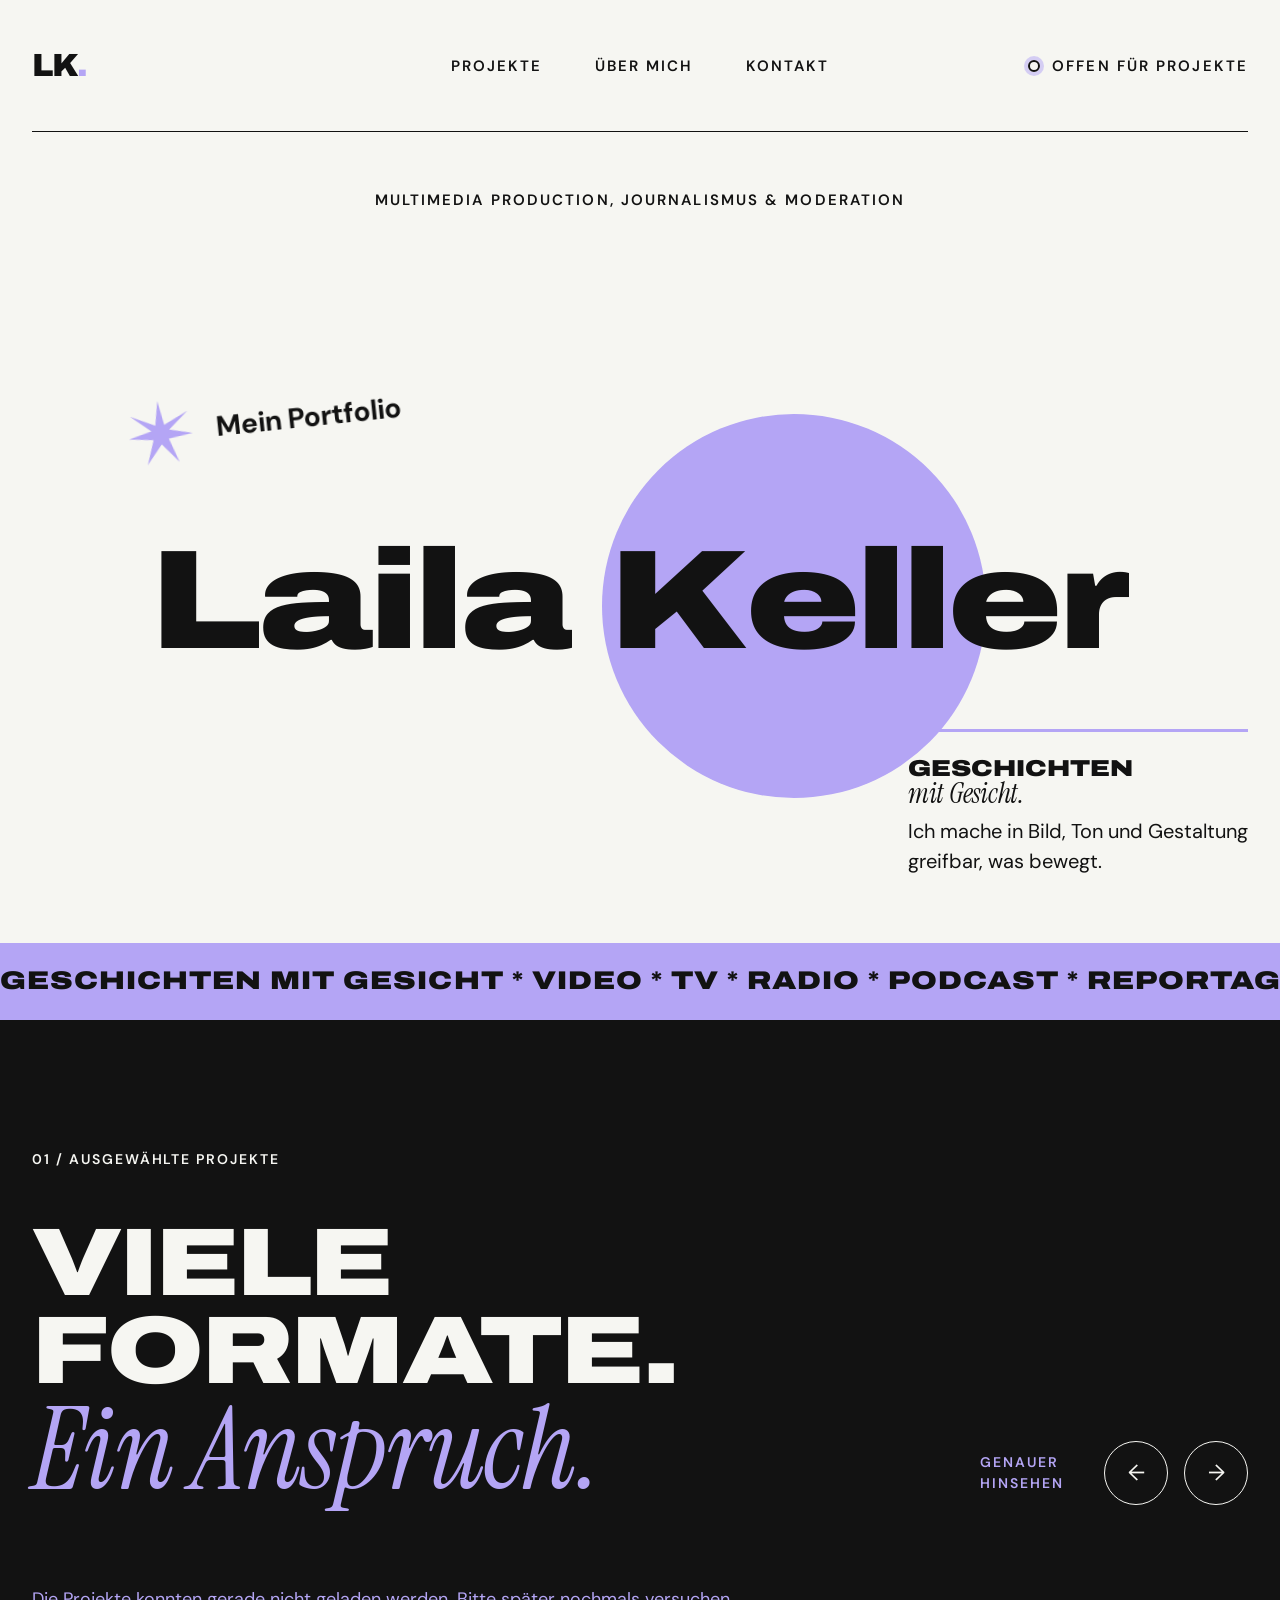
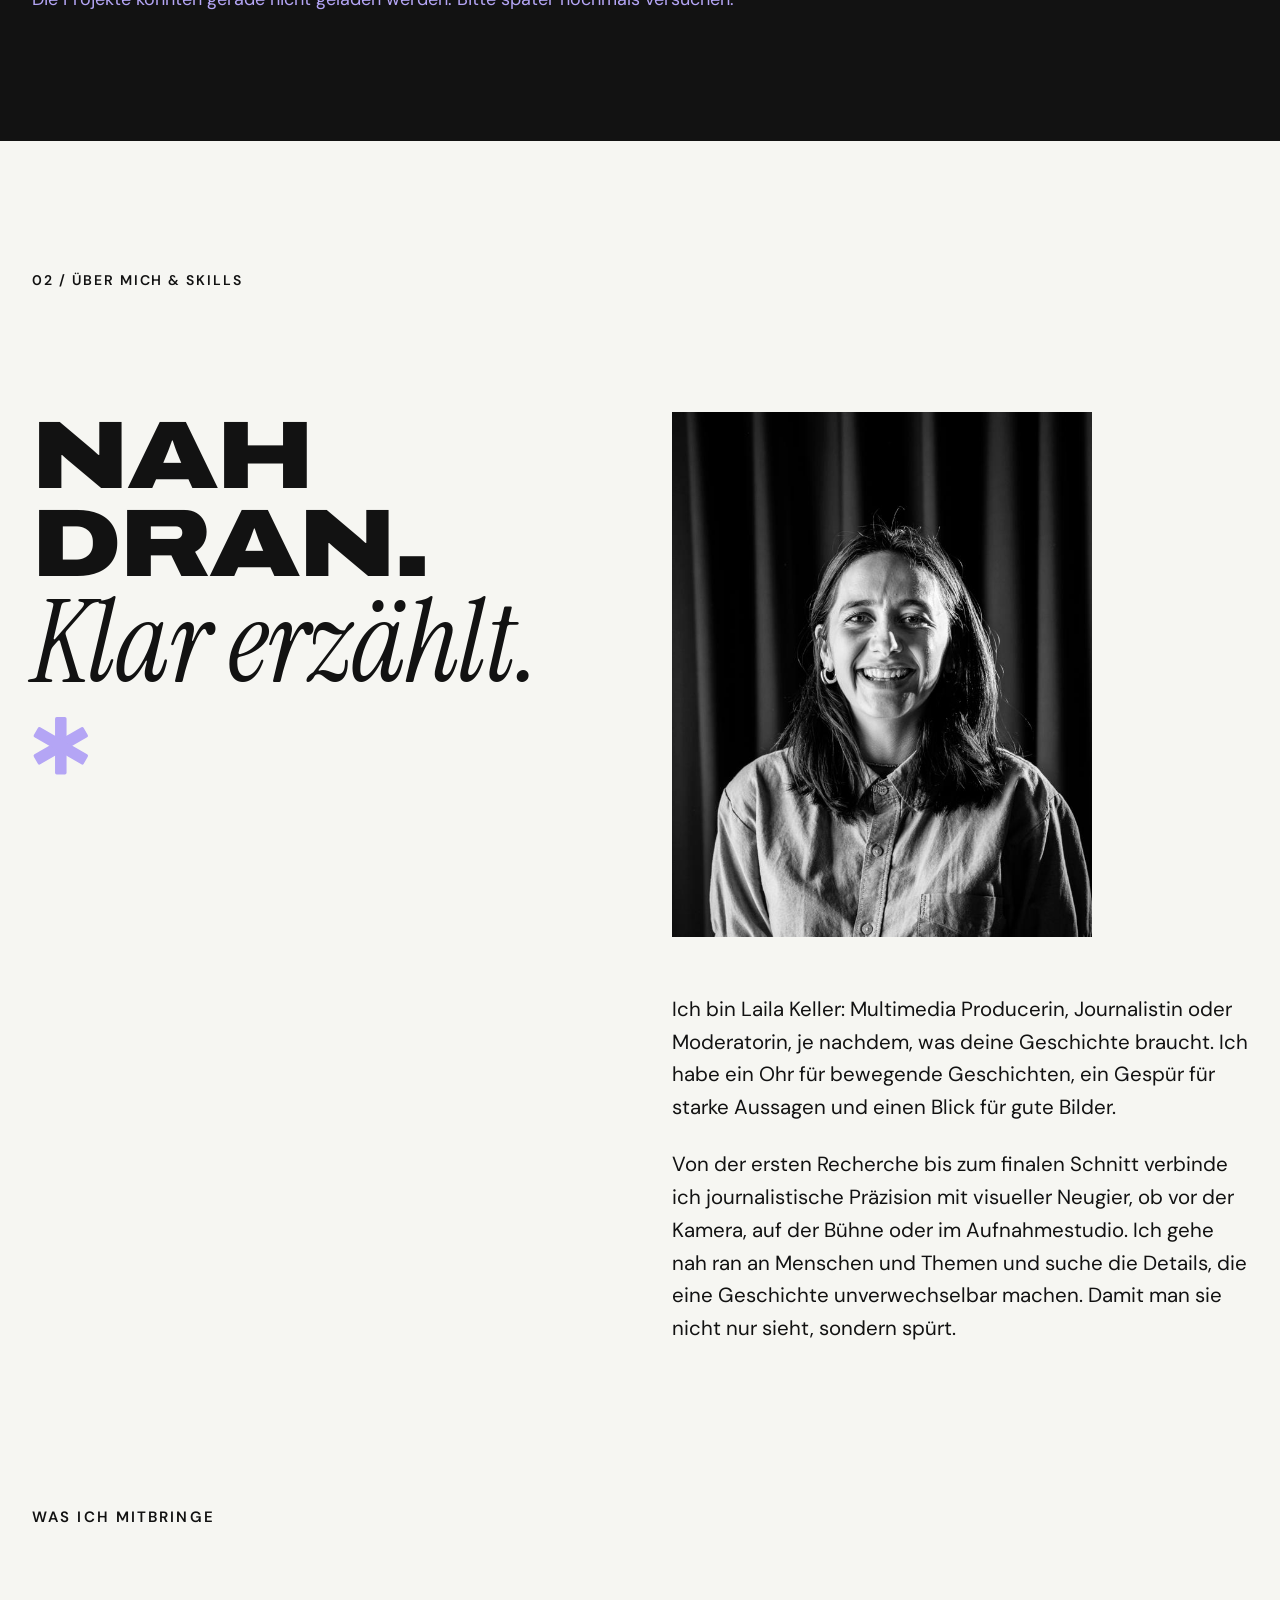
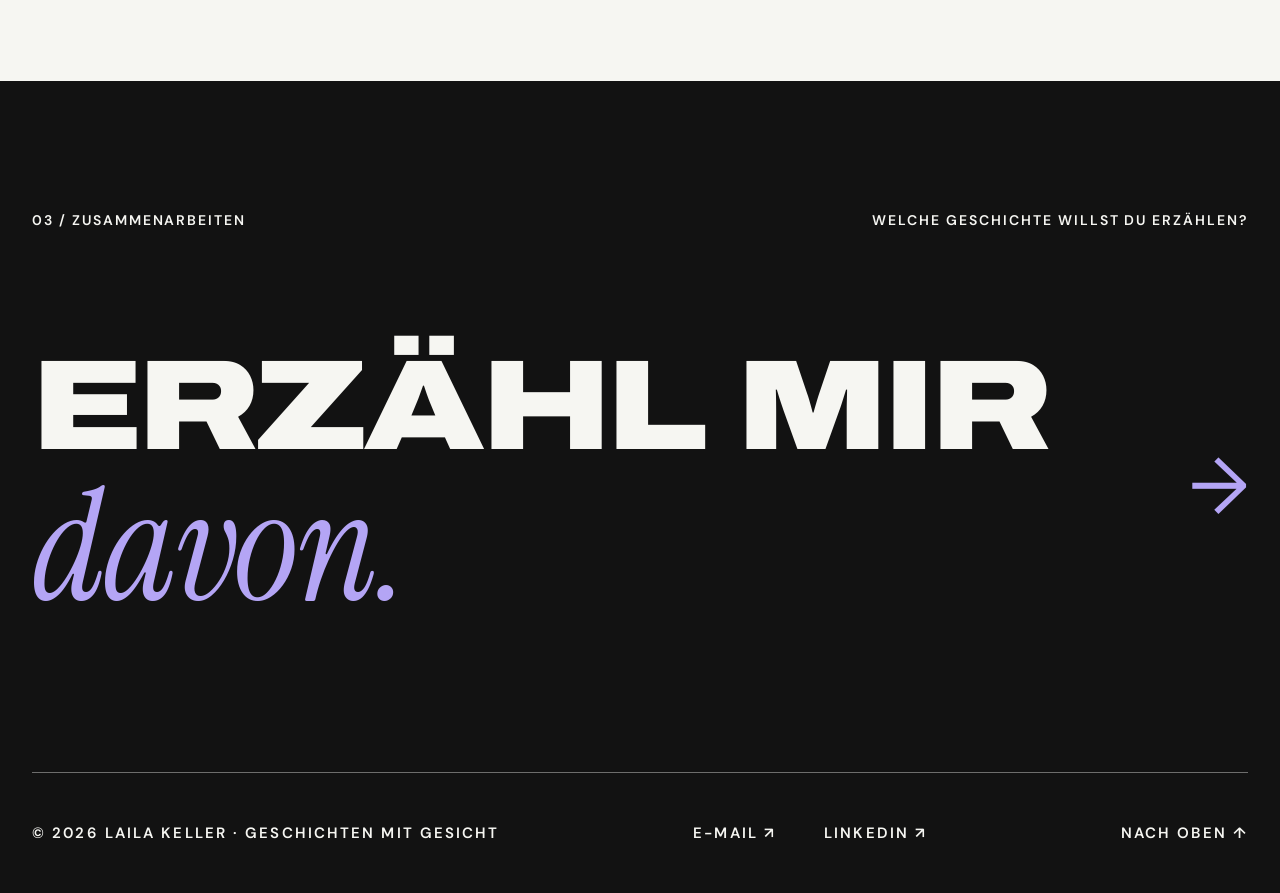
==== commit 769be31f: "Teilen-Vorschau, Farbe auf dem Handy, sanftes Einblenden, nächstes Projekt" ====
--- a/index.html
+++ b/index.html
@@ -11,6 +11,20 @@
   <link rel="apple-touch-icon" href="images/apple-touch-icon.png">
   <meta name="apple-mobile-web-app-title" content="Laila Keller">
   <meta name="description" content="Geschichten mit Gesicht: Portfolio von Laila Keller, Multimedia Production, Journalismus &amp; Moderation. Reportage, TV, Radio, Podcast und Design.">
+  <!-- Vorschau beim Teilen (WhatsApp, LinkedIn, Signal, Slack …): "Open Graph".
+       Diese Dienste lesen nur das HTML, kein JavaScript. Bild und Adresse
+       deshalb vollständig mit https://lailakeller.ch angeben. -->
+  <meta property="og:type" content="website">
+  <meta property="og:site_name" content="Laila Keller">
+  <meta property="og:locale" content="de_CH">
+  <meta property="og:title" content="Laila Keller · Geschichten mit Gesicht">
+  <meta property="og:description" content="Portfolio von Laila Keller: Multimedia Production, Journalismus und Moderation. Reportage, TV, Radio, Podcast und Design.">
+  <meta property="og:url" content="https://lailakeller.ch/">
+  <meta property="og:image" content="https://lailakeller.ch/images/og-bild.jpg">
+  <meta property="og:image:width" content="1200">
+  <meta property="og:image:height" content="630">
+  <meta property="og:image:alt" content="Laila Keller, Geschichten mit Gesicht">
+  <meta name="twitter:card" content="summary_large_image">
 
   <!-- Schriften von Google Fonts: Archivo (Headlines), DM Sans (Fliesstext)
        und Instrument Serif kursiv (Akzent in zweiten Zeilen von Überschriften) -->
--- a/css/style.css
+++ b/css/style.css
@@ -323,6 +323,10 @@
   width: 0.18em;
   height: 0.18em;
   margin-left: 0.06em;
+  /* Negativer Abstand rechts = Breite + Abstand links (0.18em + 0.06em).
+     So zählt der Punkt beim Zentrieren nicht mit, und "Keller" steht genau
+     unter "Laila". Gezeichnet wird er trotzdem ganz normal hinter dem Wort. */
+  margin-right: -0.24em;
   border-radius: 50%;
   background: var(--color-accent);
   scale: 0;
@@ -558,8 +562,10 @@
 }
 
 /* "Hover to reveal color": beim Darüberfahren wird das Bild farbig
-   und zoomt ganz leicht heran */
-.card:hover .card-visual img {
+   und zoomt ganz leicht heran. Auf dem Handy (ohne Maus) passiert das,
+   wenn die Karte durch die Bildschirmmitte scrollt (Klasse von main.js). */
+.card:hover .card-visual img,
+.card.im-fokus .card-visual img {
   filter: grayscale(0);
   transform: scale(1.03);
 }
@@ -671,7 +677,8 @@
   transition: filter 0.4s;
 }
 
-.about-photo:hover img {
+.about-photo:hover img,
+.about-photo.im-fokus img {
   filter: grayscale(0);
 }
 
@@ -1023,6 +1030,7 @@
 }
 
 .gallery-grid figure:hover img,
+.gallery-grid figure.im-fokus img,
 .gallery-open:focus-visible img {
   filter: grayscale(0);
 }
@@ -1116,6 +1124,70 @@
 }
 
 
+/* Nächstes Projekt: Abschluss der Detailseite, wie ein kleiner
+   Kontaktbereich. Der ganze Bereich ist ein Link. */
+.next-project {
+  padding: 0 var(--gutter) var(--section-space);
+}
+
+.next-link {
+  display: block;
+  padding-top: 24px;
+  border-top: 1.5px solid var(--color-line);
+}
+
+.next-row {
+  display: flex;
+  align-items: center;
+  justify-content: space-between;
+  gap: 24px;
+  margin-top: 32px;
+}
+
+.next-title {
+  min-width: 0;
+  font-family: var(--font-display);
+  font-weight: 900;
+  font-stretch: 125%;
+  font-variation-settings: "wdth" 125;
+  text-transform: uppercase;
+  font-size: clamp(36px, 6vw, 96px);
+  line-height: 0.95;
+  letter-spacing: -0.02em;
+  hyphens: auto;
+  transition: color 0.3s;
+}
+
+.next-arrow {
+  flex-shrink: 0;
+  font-size: clamp(40px, 5vw, 80px);
+  transition: transform 0.3s;
+}
+
+.next-link:hover .next-title,
+.next-link:focus-visible .next-title {
+  color: var(--color-accent);
+}
+
+.next-link:hover .next-arrow {
+  transform: translateX(16px);
+}
+
+
+/* ---------- SANFT EINBLENDEN BEIM SCROLLEN ----------
+   main.js gibt Elementen die Klasse "einblenden" (unsichtbar) und,
+   sobald sie ins Bild kommen, zusätzlich "sichtbar". Dann läuft
+   dieselbe Animation wie bei Stern und Claim im Hero (fade-up).
+   "backwards" hält das Element während der Verzögerung unsichtbar. */
+.einblenden:not(.sichtbar) {
+  opacity: 0;
+}
+
+.einblenden.sichtbar {
+  animation: fade-up 0.8s ease-out var(--verzoegerung, 0s) backwards;
+}
+
+
 /* ---------- 10. MOBILE ANPASSUNGEN ----------
    Alles hier drin gilt nur für Bildschirme bis 900px Breite. */
 @media (max-width: 900px) {
@@ -1291,6 +1363,15 @@
   /* 6vw = 6 % der Bildschirmbreite (22.5px auf einem iPhone): So passen auch
      "Nulltoleranz" und "Medienmacher:" ohne Trennung auf eine Zeile,
      und die Grösse wächst mit, wenn das Handy breiter ist. */
+  /* Gleiche Grösse wie die Kartentitel, damit lange Titel ganz bleiben */
+  .next-title {
+    font-size: 6vw;
+  }
+
+  .next-row {
+    margin-top: 20px;
+  }
+
   .card h3 {
     font-size: 6vw;
     hyphens: auto;
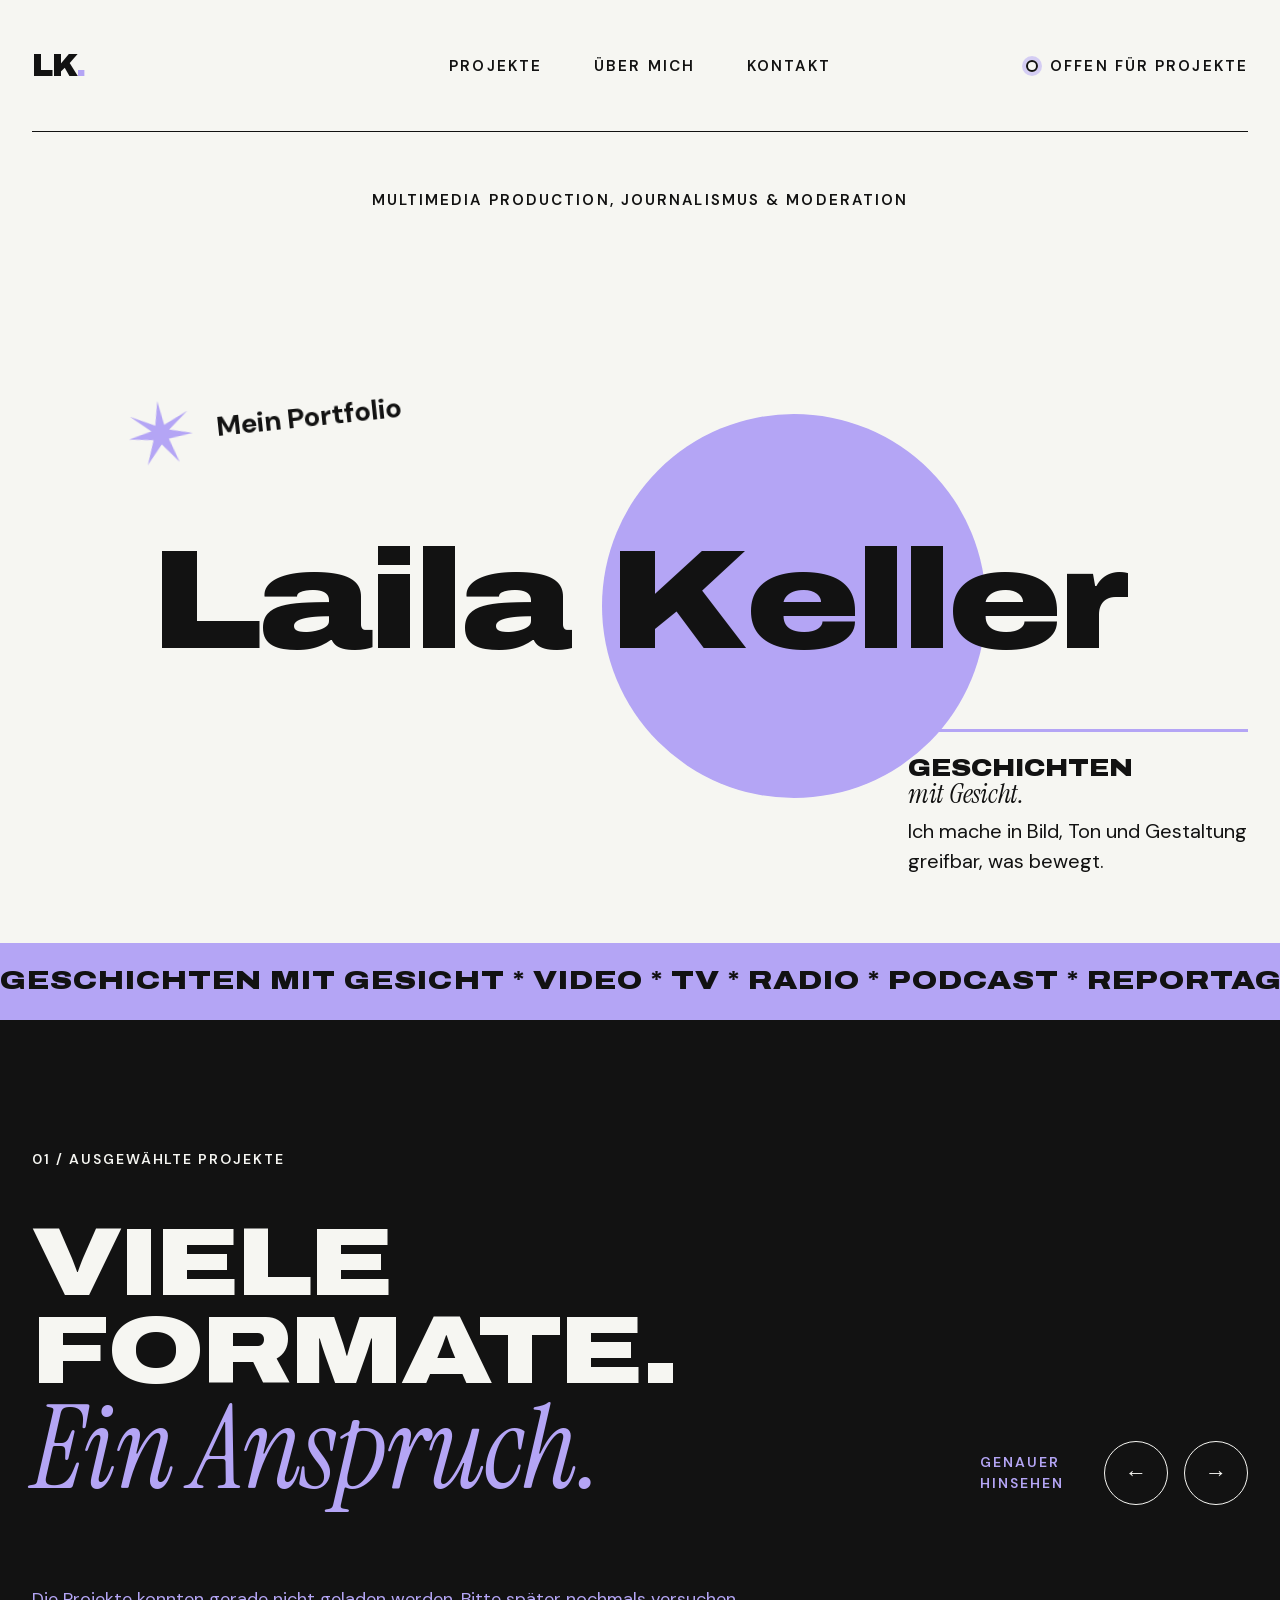
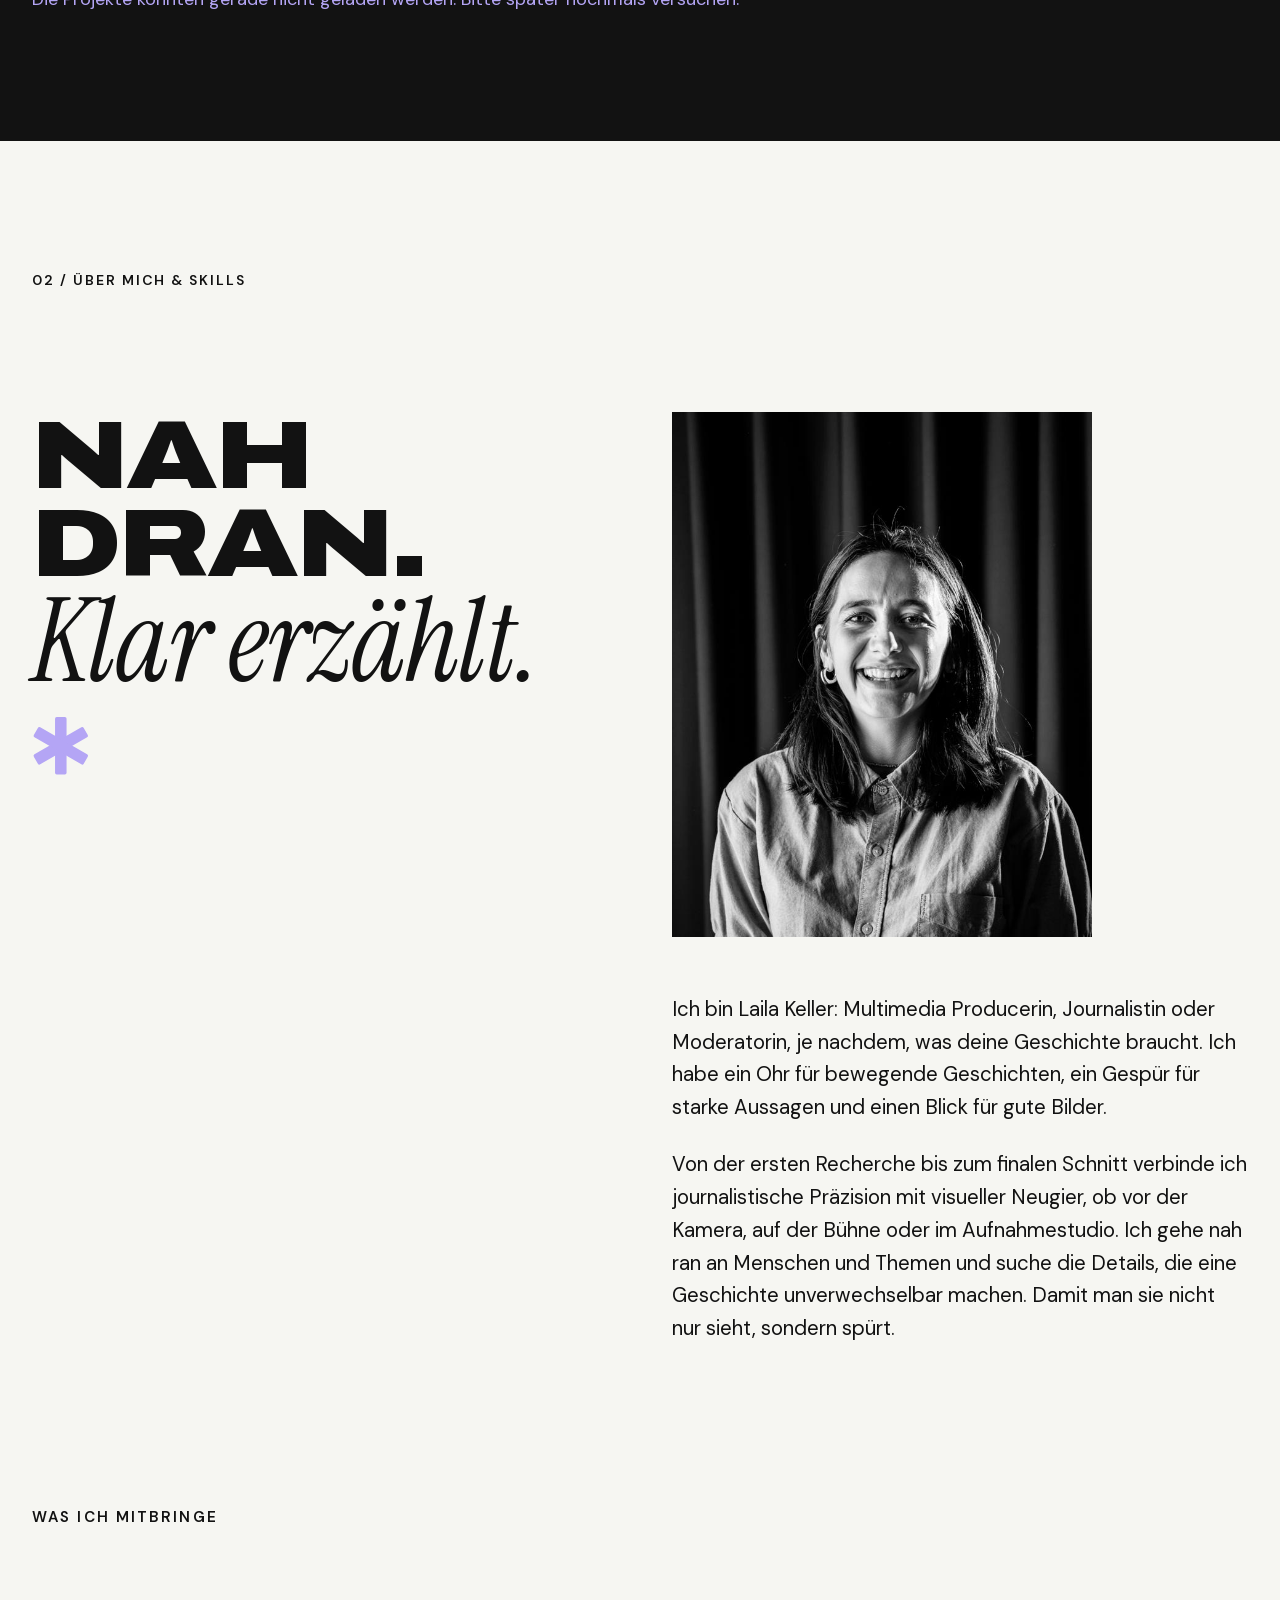
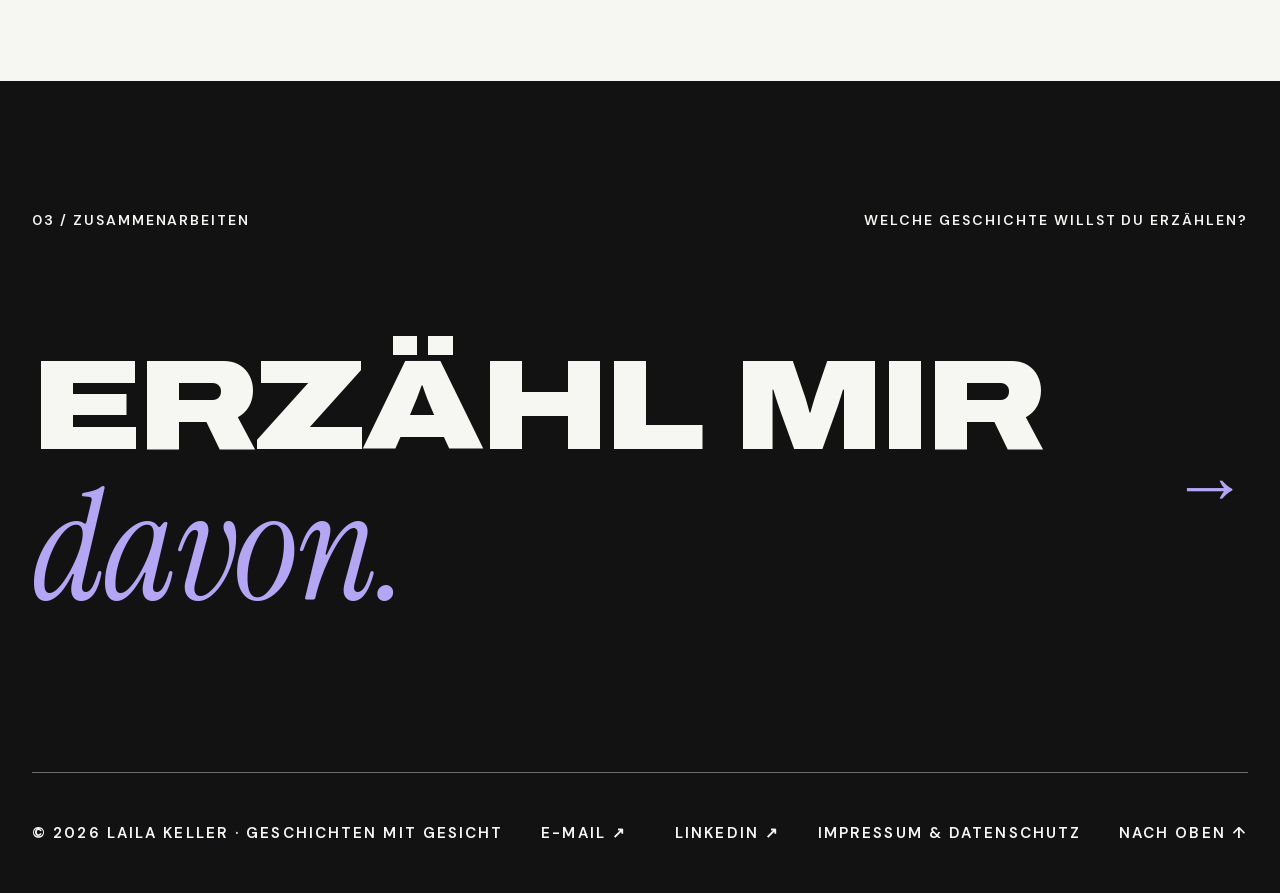
==== commit 737255e8: "Impressum & Datenschutz, Schriften selbst gehostet, robots.txt und Sitemap" ====
--- a/index.html
+++ b/index.html
@@ -10,6 +10,8 @@
   <link rel="icon" href="images/favicon-32.png" sizes="32x32" type="image/png">
   <link rel="apple-touch-icon" href="images/apple-touch-icon.png">
   <meta name="apple-mobile-web-app-title" content="Laila Keller">
+  <!-- Hauptadresse für Google: auch wer /index.html aufruft, ist dieselbe Seite -->
+  <link rel="canonical" href="https://lailakeller.ch/">
   <meta name="description" content="Geschichten mit Gesicht: Portfolio von Laila Keller, Multimedia Production, Journalismus &amp; Moderation. Reportage, TV, Radio, Podcast und Design.">
   <!-- Vorschau beim Teilen (WhatsApp, LinkedIn, Signal, Slack …): "Open Graph".
        Diese Dienste lesen nur das HTML, kein JavaScript. Bild und Adresse
@@ -26,11 +28,9 @@
   <meta property="og:image:alt" content="Laila Keller, Geschichten mit Gesicht">
   <meta name="twitter:card" content="summary_large_image">
 
-  <!-- Schriften von Google Fonts: Archivo (Headlines), DM Sans (Fliesstext)
-       und Instrument Serif kursiv (Akzent in zweiten Zeilen von Überschriften) -->
-  <link rel="preconnect" href="https://fonts.googleapis.com">
-  <link rel="preconnect" href="https://fonts.gstatic.com" crossorigin>
-  <link href="https://fonts.googleapis.com/css2?family=Archivo:wdth,wght@62..125,100..900&family=DM+Sans:opsz,wght@9..40,400..700&family=Instrument+Serif:ital@1&display=swap" rel="stylesheet">
+  <!-- Schriften: Archivo (Headlines), DM Sans (Fliesstext) und Instrument Serif
+       kursiv (Akzent). Sie liegen auf dem eigenen Server, siehe css/schriften.css -->
+  <link rel="stylesheet" href="css/schriften.css">
 
   <link rel="stylesheet" href="css/style.css">
 </head>
@@ -190,6 +190,7 @@
         <a href="mailto:laila.keller@silverfish.ch">E-Mail ↗&#xFE0E;</a>
         <a href="https://www.linkedin.com/in/laila-keller-3611502a5" target="_blank" rel="noopener">LinkedIn ↗&#xFE0E;</a>
       </div>
+      <a href="datenschutz.html">Impressum &amp; Datenschutz</a>
       <a href="#top">Nach oben ↑</a>
     </div>
   </footer>
--- a/css/schriften.css
+++ b/css/schriften.css
@@ -0,0 +1,76 @@
+/* =========================================================
+   SCHRIFTEN – direkt vom eigenen Server
+   Archivo (Headlines), DM Sans (Fliesstext), Instrument Serif kursiv (Akzent).
+   Früher kamen sie von Google Fonts. Dabei schickt jeder Besuch die
+   IP-Adresse an Google. Jetzt liegen die Dateien im Ordner fonts/.
+
+   Je Schrift zwei Dateien: "latin" (Deutsch, Englisch, Französisch …)
+   und "latin-ext" (weitere Buchstaben wie ł oder ő). Dank unicode-range
+   lädt der Browser die zweite nur, wenn so ein Zeichen vorkommt.
+   Archivo und DM Sans sind "variable" Schriften: eine Datei enthält alle
+   Stärken (font-weight) und bei Archivo auch alle Breiten (font-stretch).
+
+   Lizenz: alle drei SIL Open Font License, frei nutzbar.
+   ========================================================= */
+
+/* Archivo, latin-ext */
+@font-face {
+  font-family: 'Archivo';
+  font-style: normal;
+  font-weight: 100 900;
+  font-stretch: 62% 125%;
+  font-display: swap;
+  src: url(../fonts/archivo-latin-ext.woff2) format('woff2');
+  unicode-range: U+0100-02BA, U+02BD-02C5, U+02C7-02CC, U+02CE-02D7, U+02DD-02FF, U+0304, U+0308, U+0329, U+1D00-1DBF, U+1E00-1E9F, U+1EF2-1EFF, U+2020, U+20A0-20AB, U+20AD-20C4, U+2113, U+2C60-2C7F, U+A720-A7FF;
+}
+
+/* Archivo, latin */
+@font-face {
+  font-family: 'Archivo';
+  font-style: normal;
+  font-weight: 100 900;
+  font-stretch: 62% 125%;
+  font-display: swap;
+  src: url(../fonts/archivo-latin.woff2) format('woff2');
+  unicode-range: U+0000-00FF, U+0131, U+0152-0153, U+02BB-02BC, U+02C6, U+02DA, U+02DC, U+0304, U+0308, U+0329, U+2000-206F, U+20AC, U+2122, U+2191, U+2193, U+2212, U+2215, U+FEFF, U+FFFD;
+}
+
+/* DM Sans, latin-ext */
+@font-face {
+  font-family: 'DM Sans';
+  font-style: normal;
+  font-weight: 400 700;
+  font-display: swap;
+  src: url(../fonts/dm-sans-latin-ext.woff2) format('woff2');
+  unicode-range: U+0100-02BA, U+02BD-02C5, U+02C7-02CC, U+02CE-02D7, U+02DD-02FF, U+0304, U+0308, U+0329, U+1D00-1DBF, U+1E00-1E9F, U+1EF2-1EFF, U+2020, U+20A0-20AB, U+20AD-20C4, U+2113, U+2C60-2C7F, U+A720-A7FF;
+}
+
+/* DM Sans, latin */
+@font-face {
+  font-family: 'DM Sans';
+  font-style: normal;
+  font-weight: 400 700;
+  font-display: swap;
+  src: url(../fonts/dm-sans-latin.woff2) format('woff2');
+  unicode-range: U+0000-00FF, U+0131, U+0152-0153, U+02BB-02BC, U+02C6, U+02DA, U+02DC, U+0304, U+0308, U+0329, U+2000-206F, U+20AC, U+2122, U+2191, U+2193, U+2212, U+2215, U+FEFF, U+FFFD;
+}
+
+/* Instrument Serif, latin-ext */
+@font-face {
+  font-family: 'Instrument Serif';
+  font-style: italic;
+  font-weight: 400;
+  font-display: swap;
+  src: url(../fonts/instrument-serif-latin-ext.woff2) format('woff2');
+  unicode-range: U+0100-02BA, U+02BD-02C5, U+02C7-02CC, U+02CE-02D7, U+02DD-02FF, U+0304, U+0308, U+0329, U+1D00-1DBF, U+1E00-1E9F, U+1EF2-1EFF, U+2020, U+20A0-20AB, U+20AD-20C4, U+2113, U+2C60-2C7F, U+A720-A7FF;
+}
+
+/* Instrument Serif, latin */
+@font-face {
+  font-family: 'Instrument Serif';
+  font-style: italic;
+  font-weight: 400;
+  font-display: swap;
+  src: url(../fonts/instrument-serif-latin.woff2) format('woff2');
+  unicode-range: U+0000-00FF, U+0131, U+0152-0153, U+02BB-02BC, U+02C6, U+02DA, U+02DC, U+0304, U+0308, U+0329, U+2000-206F, U+20AC, U+2122, U+2191, U+2193, U+2212, U+2215, U+FEFF, U+FFFD;
+}
--- a/css/style.css
+++ b/css/style.css
@@ -1124,6 +1124,59 @@
 }
 
 
+/* ---------- IMPRESSUM & DATENSCHUTZ (datenschutz.html) ----------
+   Ruhige Textseite: gleiche Überschrift wie überall, darunter
+   Abschnitte mit Linie darüber, wie bei der Galerie. Der Text ist
+   schmal gehalten (max. ca. 70 Zeichen pro Zeile), damit er gut lesbar ist. */
+.legal {
+  padding: 64px var(--gutter) var(--section-space);
+}
+
+.legal .headline {
+  margin-bottom: 80px;
+}
+
+.legal-block {
+  max-width: 760px;
+  padding-top: 24px;
+  margin-bottom: 64px;
+  border-top: 1.5px solid var(--color-line);
+}
+
+.legal-block .eyebrow {
+  margin-bottom: 32px;
+}
+
+.legal-block h3 {
+  margin: 40px 0 8px;
+  font-size: 18px;
+  font-weight: 700;
+}
+
+.legal-block p {
+  font-size: 18px;
+  line-height: 1.6;
+}
+
+.legal-block p + p {
+  margin-top: 1em;
+}
+
+/* Links im Text erkennbar machen */
+.legal-block a {
+  text-decoration: underline;
+  text-underline-offset: 3px;
+}
+
+.legal-block a:hover {
+  color: var(--color-accent);
+}
+
+.legal-block .legal-stand {
+  margin-top: 40px;
+  font-size: 15px;
+}
+
 /* Nächstes Projekt: Abschluss der Detailseite, wie ein kleiner
    Kontaktbereich. Der ganze Bereich ist ein Link. */
 .next-project {
@@ -1426,6 +1479,19 @@
     padding: 40px var(--gutter) 56px;
   }
 
+  .legal {
+    padding-top: 40px;
+  }
+
+  .legal .headline {
+    margin-bottom: 56px;
+    font-size: 11vw;
+  }
+
+  .legal-block p {
+    font-size: 16px;
+  }
+
   .project-back {
     margin-bottom: 32px;
   }
